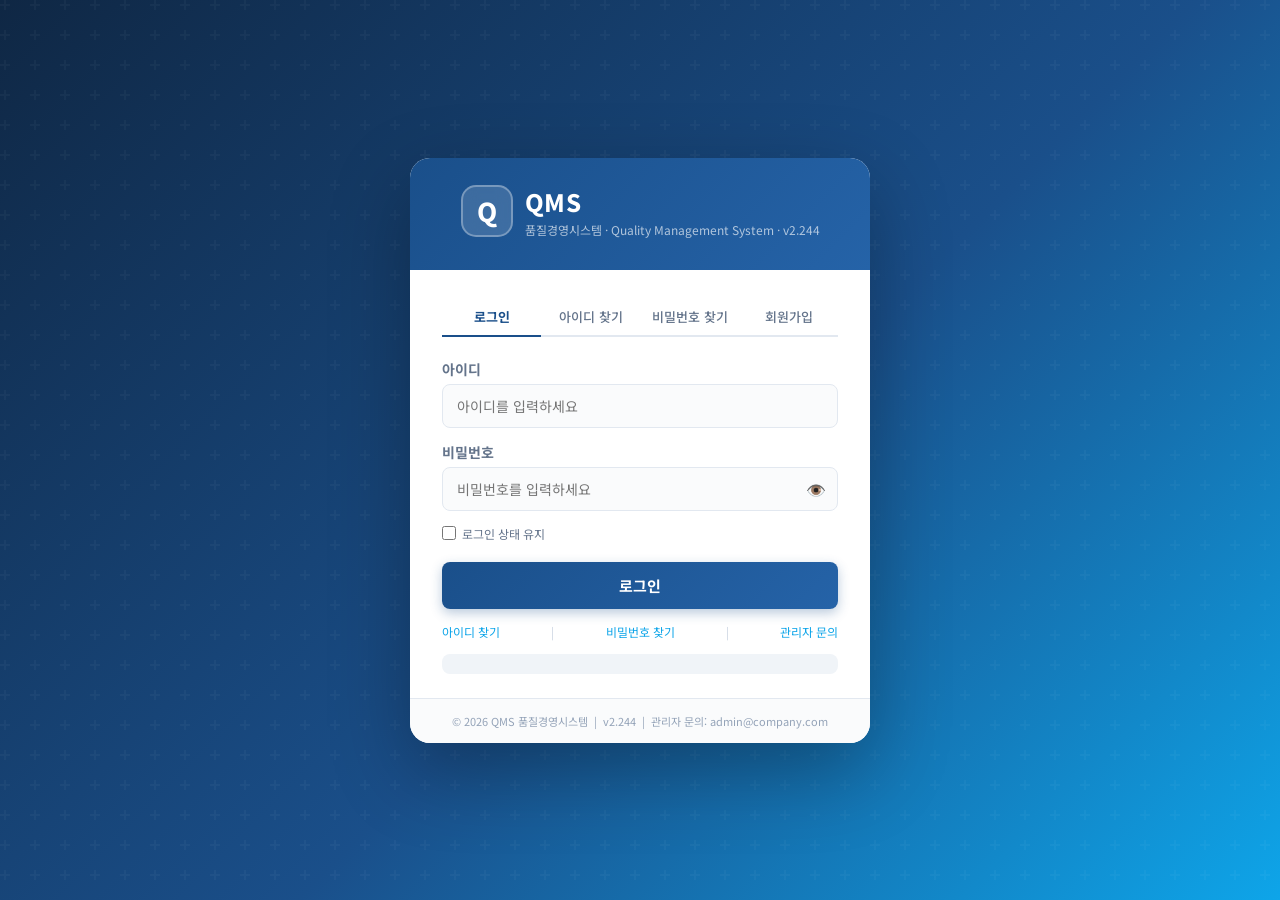
==== index.html @ a9198792 "v2.244 v2.244" ====
<!DOCTYPE html>
<!--
  ╔══════════════════════════════════════════════════════════╗
  ║  INNODIS QMS — 버전 히스토리                               ║
  ║  버전 규칙: X.YY  (기능추가/개선 → YY+1 / 버그수정 → YY+0) ║
  ╠══════════════════════════════════════════════════════════╣
  ║  v2.39  기준 — Q&A·문서관리 DMS·Magic Indicator 완료      ║
  ║  v2.40  2026-06-03  제조설비관리(EMS) M1~M8 골격 구현      ║
  ║  v2.110  2026-06-03  버전규칙 변경(*.**) / 홈카드 2×5       ║
║  v2.111  2026-06-16  계측기 F3/목록/엑셀 신규컬럼 반영      ║
║  v2.112  2026-06-16  F3버튼 수정 / init중복제거 / 버전표기  ║
  ╚══════════════════════════════════════════════════════════╝
-->
<html lang="ko">
<head>
<meta charset="UTF-8">
<meta name="viewport" content="width=device-width, initial-scale=1.0">
<title>QMS - 품질경영시스템 v2.244</title>
<link href="https://fonts.googleapis.com/css2?family=Noto+Sans+KR:wght@300;400;500;600;700&family=JetBrains+Mono:wght@400;500&display=swap" rel="stylesheet">
<script src="https://cdnjs.cloudflare.com/ajax/libs/xlsx/0.18.5/xlsx.full.min.js"></script>
<!-- [v2.110] QR 코드 생성 — 마이머신카드 출력용 -->
<script src="https://cdnjs.cloudflare.com/ajax/libs/qrcodejs/1.0.0/qrcode.min.js"></script>
<link rel="stylesheet" href="qms-style.css?v=2.244">
<!-- Supabase JS SDK CDN -->
<script src="https://cdn.jsdelivr.net/npm/@supabase/supabase-js@2"></script>
</head>
<body>

<!-- ══ Search 팝업 (F3) ══ -->
<div id="spOverlay" class="sp-overlay hidden" onclick="if(event.target===this)SearchPop.close()">
  <div class="sp-box">
    <div class="sp-head">
      <h3>🔎 <span id="spTitle">통합 검색</span></h3>
      <button class="sp-close" onclick="SearchPop.close()">✕</button>
    </div>
    <div class="sp-cond" id="spCond">
      <!-- 동적으로 검색 조건 삽입 -->
    </div>
    <div class="sp-result" id="spResult">
      <div class="sp-empty"><div class="sp-empty-icon">🔍</div><div>검색 조건을 입력 후 Search를 클릭하세요.</div></div>
    </div>
    <div class="sp-foot">
      <div class="sp-foot-info" id="spInfo">검색 결과가 여기에 표시됩니다.</div>
      <div style="display:flex;gap:7px">
        <button class="btn bout bsm" onclick="SearchPop.reset()">초기화</button>
        <button class="btn bpri bsm" onclick="SearchPop.search()">Search <span class="kbd">F3</span></button>
      </div>
    </div>
  </div>
</div>

<!-- ══ 공지 오버레이 (로그인 성공 후) ══ -->
<div id="npOverlay" class="np-overlay hidden">
  <div class="np">
    <div class="np-head">
      <span style="font-size:20px">📢</span>
      <h3>공지사항 확인</h3>
      <span style="color:rgba(255,255,255,.7);font-size:12px" id="npCount"></span>
    </div>
    <div class="np-body" id="npBody"></div>
    <div class="np-foot">
      <!-- [v2.394] 멘션함 바로가기 -->
      <button class="btn bpri bsm" onclick="Auth.enterApp();Nav.go('mentions')" style="min-width:90px;position:relative">
        💬 멘션함
        <span id="mentionTopBadge" class="mention-badge" style="display:none;position:absolute;top:-4px;right:-4px;background:#dc2626;color:#fff;font-size:10px;font-weight:700;border-radius:999px;padding:1px 6px;min-width:18px;text-align:center"></span>
      </button>
      <button class="btn bout bsm" onclick="Auth.enterApp()" style="min-width:90px">다음에 보기</button>
      <button class="btn bpri bsm" onclick="Auth.enterApp()" style="min-width:100px">✓ 확인 후 입장</button>
    </div>
  </div>
</div>

<!-- ══ 로그인 ══ -->
<div id="loginOv" class="lo">
  <div class="lo-card">
    <!-- 카드 상단: 로고+시스템명 (그라디언트 배경) -->
    <div class="lo-card-top">
      <img id="loImg" class="lo-img" style="display:none" src="" alt="로고">
      <div class="lo-def-wrap" id="loDef">
        <div class="lo-mark">Q</div>
        <div>
          <div class="lo-sys-name">QMS</div>
          <div class="lo-sys-sub">품질경영시스템 · Quality Management System · v2.244</div>
        </div>
      </div>
    </div>

    <!-- 카드 바디: 탭 + 폼 -->
    <div class="lo-card-body">
      <!-- 탭: 로그인 / 아이디 찾기 / 비밀번호 찾기 / 회원가입 -->
      <div class="lo-tabs">
        <div class="lo-tab on" onclick="Auth.switchTab('login',this)">로그인</div>
        <div class="lo-tab" onclick="Auth.switchTab('findId',this)">아이디 찾기</div>
        <div class="lo-tab" onclick="Auth.switchTab('findPw',this)">비밀번호 찾기</div>
        <div class="lo-tab" onclick="Auth.switchTab('signup',this)">회원가입</div>
      </div>

      <!-- ① 로그인 패널 -->
      <div id="tabLogin" class="lo-panel on">
        <div class="lfg">
          <label>아이디</label>
          <input type="text" id="lid" autocomplete="off" placeholder="아이디를 입력하세요"
            onkeydown="if(event.key==='Enter')document.getElementById('lpw').focus()">
          <div class="lo-errmsg" id="errId"></div>
        </div>
        <div class="lfg">
          <label>비밀번호</label>
          <div class="lo-input-wrap">
            <input type="password" id="lpw" onkeyup="const w=document.getElementById('capsWarn');if(w)w.style.display=event.getModifierState&&event.getModifierState('CapsLock')?'inline':'none'" placeholder="비밀번호를 입력하세요"
              onkeydown="if(event.key==='Enter')Auth.login()">
            <span class="pw-toggle" onclick="Auth.togglePw()" id="pwToggle">👁️</span>
          </div>
          <div class="lo-errmsg" id="errPw"></div>
        </div>
        <div style="display:flex;align-items:center;margin-bottom:16px">
          <label style="display:flex;align-items:center;gap:6px;font-size:12px;color:var(--tm);cursor:pointer">
            <input type="checkbox" id="rememberMe" style="width:14px;height:14px"> 로그인 상태 유지
          </label>
          <!-- [v2.394] Caps Lock 경고 -->
          <span id="capsWarn" style="display:none;font-size:11px;font-weight:600;color:#dc2626;margin-left:auto">🔒 Caps Lock 켜짐</span>
        </div>
        <button class="lo-btn" onclick="Auth.login()">로그인</button>
        <div class="lo-links" style="margin-top:14px">
          <span class="lo-link" onclick="Auth.switchTab('findId',document.querySelectorAll('.lo-tab')[1])">아이디 찾기</span>
          <span style="color:var(--bd2)">|</span>
          <span class="lo-link" onclick="Auth.switchTab('findPw',document.querySelectorAll('.lo-tab')[2])">비밀번호 찾기</span>
          <span style="color:var(--bd2)">|</span>
          <span class="lo-link" onclick="Auth.contactAdmin()">관리자 문의</span>
        </div>
        <div class="lo-hint">
          
        </div>
      </div>

      <!-- ② 아이디 찾기 패널 -->
      <div id="tabFindId" class="lo-panel">
        <div style="text-align:center;margin-bottom:18px">
          <div style="font-size:36px;margin-bottom:8px">🔍</div>
          <div style="font-size:15px;font-weight:700;color:var(--tx);margin-bottom:4px">아이디 찾기</div>
          <div style="font-size:12px;color:var(--tm)">이름과 이메일로 아이디를 확인합니다.</div>
        </div>
        <div class="lfg"><label>이름</label><input type="text" id="findIdName" placeholder="이름을 입력하세요"></div>
        <div class="lfg"><label>이메일</label><input type="email" id="findIdEmail" placeholder="가입 시 등록한 이메일"></div>
        <button class="lo-btn" onclick="Auth.findId()">아이디 찾기</button>
        <div id="findIdResult" style="display:none;margin-top:14px;padding:14px;background:#f0fdf4;border:1px solid #86efac;border-radius:var(--r);font-size:13px;text-align:center">
          <div style="color:var(--ok);font-weight:700;margin-bottom:5px">✅ 아이디 찾기 결과</div>
          <div>아이디는 <strong id="foundId" style="color:var(--pri);font-size:16px"></strong> 입니다.</div>
        </div>
        <div id="findIdError" style="display:none;margin-top:14px;padding:14px;background:#fef2f2;border:1px solid #fca5a5;border-radius:var(--r);font-size:13px;text-align:center;color:#dc2626">
          일치하는 계정을 찾을 수 없습니다.<br><span style="font-size:11px;color:#999">이름과 이메일을 다시 확인해주세요.</span>
        </div>
        <div style="text-align:center;margin-top:16px">
          <span class="lo-link" onclick="Auth.switchTab('login',document.querySelectorAll('.lo-tab')[0])">← 로그인으로 돌아가기</span>
        </div>
      </div>

      <!-- ③ 비밀번호 찾기 패널 -->
      <div id="tabFindPw" class="lo-panel">
        <div style="text-align:center;margin-bottom:18px">
          <div style="font-size:36px;margin-bottom:8px">🔑</div>
          <div style="font-size:15px;font-weight:700;color:var(--tx);margin-bottom:4px">비밀번호 찾기</div>
          <div style="font-size:12px;color:var(--tm)">아이디와 이메일로 임시 비밀번호를 발급받습니다.</div>
        </div>
        <div id="fpStep1">
          <div class="lfg"><label>아이디</label><input type="text" id="fpId" placeholder="아이디를 입력하세요"></div>
          <div class="lfg"><label>이메일</label><input type="email" id="fpEmail" placeholder="가입 시 등록한 이메일"></div>
          <button class="lo-btn" onclick="Auth.findPwStep1()">인증 코드 발송</button>
        </div>
        <div id="fpStep2" style="display:none">
          <div style="padding:16px;background:#fef3c7;border:1px solid #f59e0b;border-radius:var(--r);font-size:13px;margin-bottom:14px">
            <div style="font-weight:700;color:#92400e;margin-bottom:8px">✅ 계정이 확인되었습니다.</div>
            <div style="color:#78350f;line-height:1.8">
              비밀번호 재설정은 <strong>시스템 관리자</strong>에게 문의하세요.<br>
              관리자가 임시 비밀번호를 발급해 드립니다.<br>
              <span style="font-size:11px;color:#a16207">📞 관리자 문의 → 아래 버튼을 클릭하세요</span>
            </div>
          </div>
          <button class="lo-btn lo-sec" onclick="Auth.findPwStep2()" style="width:100%">📞 관리자에게 문의하기</button>
          <div style="text-align:center;margin-top:10px">
            <span class="lo-link" style="font-size:12px" onclick="Auth.resetFindPw()">← 다시 입력</span>
          </div>
        </div>
        <div style="text-align:center;margin-top:14px">
          <span class="lo-link" onclick="Auth.switchTab('login',document.querySelectorAll('.lo-tab')[0])">← 로그인으로 돌아가기</span>
        </div>
      </div>
    </div>
      <!-- ④ 회원가입 패널 [v2.394 컴팩트 재구성] -->
      <div id="tabSignup" class="lo-panel">
        <div style="margin-bottom:10px">
          <div style="font-size:13px;font-weight:700;color:var(--tx);margin-bottom:2px">회원가입</div>
          <div style="font-size:11px;color:var(--tm)">가입 후 관리자 승인 시 로그인 가능합니다. <span style="color:#3b82f6">① 신청 → ② 승인 → ③ 로그인</span></div>
        </div>
        <div style="display:flex;flex-direction:column;gap:6px;margin-bottom:8px">
          <div style="display:grid;grid-template-columns:1fr 1fr;gap:8px">
            <div>
              <label style="font-size:10px;font-weight:600;color:var(--tm);margin-bottom:2px;display:block">아이디 <span style="color:#ef4444">*</span></label>
              <input class="fc" style="padding:6px 9px;font-size:12px" type="text" id="suId" placeholder="영문/숫자 4자 이상" autocomplete="off">
            </div>
            <div>
              <label style="font-size:10px;font-weight:600;color:var(--tm);margin-bottom:2px;display:block">이름 <span style="color:#ef4444">*</span></label>
              <input class="fc" style="padding:6px 9px;font-size:12px" type="text" id="suName" placeholder="실명">
            </div>
          </div>
          <div style="display:grid;grid-template-columns:1fr 1fr;gap:8px">
            <div>
              <label style="font-size:10px;font-weight:600;color:var(--tm);margin-bottom:2px;display:block">비밀번호 <span style="color:#ef4444">*</span></label>
              <input class="fc" style="padding:6px 9px;font-size:12px" type="password" id="suPw" placeholder="8자 이상">
            </div>
            <div>
              <label style="font-size:10px;font-weight:600;color:var(--tm);margin-bottom:2px;display:block">비밀번호 확인 <span style="color:#ef4444">*</span></label>
              <input class="fc" style="padding:6px 9px;font-size:12px" type="password" id="suPw2" placeholder="재입력">
            </div>
          </div>
          <div style="display:grid;grid-template-columns:1fr 1fr 1.5fr;gap:8px">
            <div>
              <label style="font-size:10px;font-weight:600;color:var(--tm);margin-bottom:2px;display:block">부서</label>
              <input class="fc" style="padding:6px 9px;font-size:12px" type="text" id="suDept" placeholder="품질팀">
            </div>
            <div>
              <label style="font-size:10px;font-weight:600;color:var(--tm);margin-bottom:2px;display:block">연락처</label>
              <input class="fc" style="padding:6px 9px;font-size:12px" type="text" id="suTel" placeholder="010-0000-0000">
            </div>
            <div>
              <label style="font-size:10px;font-weight:600;color:var(--tm);margin-bottom:2px;display:block">E-MAIL</label>
              <input class="fc" style="padding:6px 9px;font-size:12px" type="email" id="suEmail" placeholder="example@company.com">
            </div>
          </div>
        </div>
        <div class="lo-errmsg" id="errSignup" style="margin-bottom:5px"></div>
        <button class="lo-btn" onclick="Auth.signup()" style="padding:9px;font-size:13px">가입 신청</button>
        <div style="text-align:center;margin-top:6px">
          <span class="lo-link" style="font-size:11px;color:var(--tm)" onclick="Auth.switchTab('login',document.querySelectorAll('.lo-tab')[0])">← 로그인으로 돌아가기</span>
        </div>
      </div>
    <div class="lo-footer">© 2026 QMS 품질경영시스템 &nbsp;|&nbsp; <span id="loginVer">v2.244</span> &nbsp;|&nbsp; 관리자 문의: <span id="adminContactEmail">admin@company.com</span></div>
  </div>
</div>

<!-- ══ 앱 ══ -->
<div id="app" class="app hidden">
  <aside class="sb" id="sb">
    <div class="sbh">
      <div class="sbb" onclick="Nav.go('home')">
        <img class="sb-logo-img" src="${App.logo||''}" id="sbLogoImg" style="${App.logo?'':'display:none'}" alt="INNODIS">
        <span class="sb-logo-def" id="sbLogoDef" style="${App.logo?'display:none':''}">QMS</span>
        <div><div class="bn" style="display:none"></div><div class="bv">v2.244</div></div>
      </div>
      <button class="sbt" onclick="UI.toggleSB()">☰</button>
    </div>
    <div class="uc">
      <div class="uav" id="uav">A</div>
      <div class="ui"><div class="un" id="uname">관리자</div><div class="ur" id="urole">시스템관리자</div></div>
    </div>
    <nav class="sbn">
      <div class="ns"><div class="nst">메인</div>
        <div class="ni active" data-p="home" onclick="Nav.go('home')"><span class="nii">🏠</span><span class="nt">홈 (메인화면)</span></div>
        <div class="ni" data-p="dash" onclick="Nav.go('dash')"><span class="nii">📊</span><span class="nt">대시보드</span></div>
      <div class="ni" data-p="mentions" onclick="Nav.go('mentions')"><span class="nii">💬</span><span class="nt">멘션함</span><span class="nb" id="mnb"></span></div>
        <div class="ni" data-p="qna" onclick="Nav.go('qna')"><span class="nii">❓</span><span class="nt">Q&A</span></div>
      </div>
      <div class="ns"><div class="nst">기준정보</div>
        <div class="ni" data-p="items" onclick="Nav.go('items')"><span class="nii">📦</span><span class="nt">품목 등록</span></div>
        <div class="ni" data-p="vendors" onclick="Nav.go('vendors')"><span class="nii">🏢</span><span class="nt">거래처 등록</span></div>
        <div class="ni" data-p="users" onclick="Nav.go('users')"><span class="nii">👥</span><span class="nt">사원관리</span></div>
      </div>
      <div class="ns"><div class="nst">품질관리</div>
        <div class="ni" data-p="quality_dash" onclick="Nav.go('quality_dash')"><span class="nii">📊</span><span class="nt">품질현황 대시보드</span></div>
        <div class="ni" data-p="insp_in" onclick="Nav.go('insp_in')"><span class="nii">🔍</span><span class="nt">수입검사</span></div>
        <div class="ni" data-p="insp_pr" onclick="Nav.go('insp_pr')"><span class="nii">⚙️</span><span class="nt">공정검사</span></div>
        <div class="ni" data-p="insp_pu" onclick="Nav.go('insp_pu')"><span class="nii">🛒</span><span class="nt">구매검사</span></div>
        <div class="ni" data-p="insp_ou" onclick="Nav.go('insp_ou')"><span class="nii">🏭</span><span class="nt">외주검사</span></div>
        <div class="ni" data-p="insp_fi" onclick="Nav.go('insp_fi')"><span class="nii">✅</span><span class="nt">최종검사</span></div>
        <div class="ni" data-p="nc" onclick="Nav.go('nc')"><span class="nii">⚠️</span><span class="nt">부적합 관리</span></div>
        <div class="ni" data-p="nc_8d" onclick="Nav.go('nc_8d')"><span class="nii">📝</span><span class="nt">8D Report</span></div>
        <div class="ni" data-p="nc_dispose" onclick="Nav.go('nc_dispose')"><span class="nii">♻️</span><span class="nt">반품/폐기 처리</span></div>
        <div class="ni" data-p="nc_trend" onclick="Nav.go('nc_trend')"><span class="nii">📉</span><span class="nt">불량 트렌드</span></div>
      </div>
      <div class="ns"><div class="nst">검사 고도화 (QA-B)</div>
        <div class="ni" data-p="insp_std" onclick="Nav.go('insp_std')"><span class="nii">📋</span><span class="nt">검사 기준서</span></div>
        <div class="ni" data-p="insp_cert" onclick="Nav.go('insp_cert')"><span class="nii">📜</span><span class="nt">검사 성적서</span></div>
        <div class="ni" data-p="lot_trace" onclick="Nav.go('lot_trace')"><span class="nii">🔗</span><span class="nt">LOT 추적성</span></div>
        <div class="ni" data-p="insp_hold" onclick="Nav.go('insp_hold')"><span class="nii">🚫</span><span class="nt">Hold 관리</span></div>
        <div class="ni" data-p="insp_reinsp" onclick="Nav.go('insp_reinsp')"><span class="nii">🔄</span><span class="nt">재검사 관리</span></div>
      </div>
      <div class="ns"><div class="nst">공급업체 품질 (SQM-E)</div>
        <div class="ni" data-p="sqm_plan" onclick="Nav.go('sqm_plan')"><span class="nii">📅</span><span class="nt">심사계획관리</span></div>
        <div class="ni" data-p="sqm_audit" onclick="Nav.go('sqm_audit')"><span class="nii">🔎</span><span class="nt">업체 심사</span></div>
        <div class="ni" data-p="sqm_eval" onclick="Nav.go('sqm_eval')"><span class="nii">⭐</span><span class="nt">업체 평가</span></div>
        <div class="ni" data-p="sqm_delivery" onclick="Nav.go('sqm_delivery')"><span class="nii">🚚</span><span class="nt">납품이력</span></div>
        <div class="ni" data-p="sqm_dash" onclick="Nav.go('sqm_dash')"><span class="nii">📊</span><span class="nt">SQM 대시보드</span></div>
      </div>
      <div class="ns"><div class="nst">SPC 통계관리 (C)</div>
        <div class="ni" data-p="spc_items" onclick="Nav.go('spc_items')"><span class="nii">📋</span><span class="nt">관리 항목</span></div>
        <div class="ni" data-p="spc_chart" onclick="Nav.go('spc_chart')"><span class="nii">📈</span><span class="nt">관리도</span></div>
        <div class="ni" data-p="spc_cpk" onclick="Nav.go('spc_cpk')"><span class="nii">🎯</span><span class="nt">공정능력 (Cp/Cpk)</span></div>
        <div class="ni" data-p="spc_pareto" onclick="Nav.go('spc_pareto')"><span class="nii">📊</span><span class="nt">파레토 분석</span></div>
      </div>
      <div class="ns"><div class="nst">계측기관리(MSA)</div>
        <div class="ni" data-p="equip" onclick="Nav.go('equip')"><span class="nii">🔬</span><span class="nt">계측기 등록</span></div>
        <div class="ni" data-p="cal" onclick="Nav.go('cal')"><span class="nii">📐</span><span class="nt">교정 관리</span></div>
        <div class="ni" data-p="msa" onclick="Nav.go('msa')"><span class="nii">📈</span><span class="nt">MSA 분석</span></div>
      </div>
      <!-- [v2.110] 제조설비관리 (EMS) -->
      <div class="ns" id="ns-eq" style="display:none">
        <div class="nst">제조설비관리</div>
        <div class="ni" data-p="eq_mgmt"         onclick="Nav.go('eq_mgmt')"><span class="nii">🏭</span><span class="nt">설비 등록 관리</span></div>
        <div class="ni" data-p="eq_pm"           onclick="Nav.go('eq_pm')"><span class="nii">📋</span><span class="nt">예방정비(PM)</span></div>
        <div class="ni" data-p="eq_as"           onclick="Nav.go('eq_as')"><span class="nii">🔧</span><span class="nt">고장/AS 관리</span></div>
        <div class="ni" data-p="eq_cost"         onclick="Nav.go('eq_cost')"><span class="nii">💰</span><span class="nt">유지보수 비용</span></div>
        <div class="ni" data-p="eq_manual"       onclick="Nav.go('eq_manual')"><span class="nii">📖</span><span class="nt">설비 매뉴얼</span></div>
        <div class="ni" data-p="eq_machine_card" onclick="Nav.go('eq_machine_card')"><span class="nii">🪪</span><span class="nt">마이머신카드</span></div>
        <div class="ni" data-p="eq_dashboard"    onclick="Nav.go('eq_dashboard')"><span class="nii">📊</span><span class="nt">OEE/KPI 대시보드</span></div>
        <div class="ni" data-p="eq_dept"         onclick="Nav.go('eq_dept')"><span class="nii">🗂️</span><span class="nt">부서별 보유현황</span></div>
      </div>
      <div class="ns"><div class="nst">문서관리</div>
        <div class="ni" data-p="docs" onclick="Nav.go('docs')"><span class="nii">📄</span><span class="nt">문서 목록</span></div>
        <div class="ni" data-p="doc_approval" onclick="Nav.go('doc_approval')"><span class="nii">✍️</span><span class="nt">결재함 <span id="ni_approval_badge" style="display:none;background:#ef4444;color:#fff;font-size:10px;font-weight:700;padding:1px 5px;border-radius:999px;margin-left:4px">0</span></span></div>
        <div class="ni" data-p="doc_history_home" onclick="Nav.go('doc_history_home')"><span class="nii">🕐</span><span class="nt">개정 이력</span></div>
        <div class="ni" data-p="doc_search" onclick="Nav.go('doc_search')"><span class="nii">🔍</span><span class="nt">지식 검색</span></div>
        <div class="ni" data-p="doc_recommend" onclick="Nav.go('doc_recommend')"><span class="nii">💡</span><span class="nt">연관 문서</span></div>
        <div class="ni" data-p="doc_dashboard" onclick="Nav.go('doc_dashboard')"><span class="nii">📊</span><span class="nt">현황 대시보드</span></div>
        <div class="ni" data-p="doc_distribution" onclick="Nav.go('doc_distribution')"><span class="nii">📤</span><span class="nt">배포 관리</span></div>
        <div class="ni" data-p="doc_review_cycle" onclick="Nav.go('doc_review_cycle')"><span class="nii">🔔</span><span class="nt">검토 주기</span></div>
        <div class="ni" data-p="rec" onclick="Nav.go('rec')"><span class="nii">📋</span><span class="nt">기록 관리</span></div>
      </div>
      <div class="ns"><div class="nst">개선활동</div>
        <div class="ni" data-p="car_input" onclick="Nav.go('car_input')"><span class="nii">✍️</span><span class="nt">시정조치 입력</span></div>
        <div class="ni" data-p="car" onclick="Nav.go('car')"><span class="nii">🔍</span><span class="nt">시정조치 조회</span></div>
        <div class="ni" data-p="car_status" onclick="Nav.go('car_status')"><span class="nii">📊</span><span class="nt">시정조치 현황</span></div>
        <div class="ni" data-p="audit" onclick="Nav.go('audit')"><span class="nii">🔎</span><span class="nt">내부심사</span></div>
      </div>
      <div class="ns"><div class="nst">시스템</div>
        
        <!-- [v2.394] 설정 메뉴: 관리자만 표시 -->
        <div class="ni" data-p="settings" onclick="Nav.go('settings')"
          style="display:none" id="ni_settings">
          <span class="nii">⚙️</span><span class="nt">설정</span></div>
      </div>
    </nav>
    <div class="sbf">
      <!-- [v2.394] 1-B: 로그아웃 버튼 → 우측 상단으로 이동 -->
    </div>
  </aside>

  <div class="main">
    <!-- 상단 모듈 메뉴바 -->
    <div class="topbar">
      <div class="tb-modules" id="tbModules"><div class="tb-indicator" id="tbIndicator"></div>
        <div class="tb-mod on" data-mod="기준정보" onclick="TopNav.select(this,'기준정보')">기준정보</div>
        <div class="tb-mod" data-mod="품질관리" onclick="TopNav.select(this,'품질관리')">품질관리</div>
        <div class="tb-mod" data-mod="검사 고도화" onclick="TopNav.select(this,'검사 고도화')">검사 고도화</div>
        <div class="tb-mod" data-mod="공급업체 품질" onclick="TopNav.select(this,'공급업체 품질')">공급업체 품질</div>
        <div class="tb-mod" data-mod="계측기관리" onclick="TopNav.select(this,'계측기관리')">계측기관리</div>
        <div class="tb-mod" data-mod="제조설비관리" onclick="TopNav.select(this,'제조설비관리')">제조설비관리</div>
        <div class="tb-mod" data-mod="SPC 통계관리" onclick="TopNav.select(this,'SPC 통계관리')">SPC 통계관리</div>
        <div class="tb-mod" data-mod="개선활동" onclick="TopNav.select(this,'개선활동')">개선활동</div>
        <div class="tb-mod" data-mod="문서관리" onclick="TopNav.select(this,'문서관리')">문서관리</div>
        <!-- [v2.394] 멘션함 상단 메뉴 추가 -->
        <!-- [v2.394] 시스템 탭 추가 -->
        <div class="tb-mod" data-mod="시스템" onclick="TopNav.select(this,'시스템')">시스템</div>
        <div class="tb-mod tb-mod-mention" data-mod="멘션함" onclick="TopNav.selectMention()" id="tbMentionBtn" style="position:relative">💬 멘션함<span id="tbMentionBadge" style="display:none;position:absolute;top:-4px;right:-4px;background:#ef4444;color:#fff;border-radius:50%;width:16px;height:16px;font-size:9px;display:flex;align-items:center;justify-content:center"></span></div>
      </div>
      <div class="tb-right">
        <!-- [v2.110] Q&A 버튼: tbd 왼쪽 배치 / 이름 Q&A -->
        <button class="qna-topbar-btn" id="qnaBtn" onclick="Nav.go('qna')" title="Q&A / 매뉴얼 / 팁">Q&amp;A</button>
        <div class="tbd" id="tbd"></div>
        <button class="ib" onclick="UI.toggleMpop()" title="멘션">🔔<span class="bdot" id="bdot"></span></button>
        <!-- [v2.394] 2-B: 이름 클릭 → 개인정보 팝업 -->
        <div class="tbu" id="tbuser"
          onclick="Pages._profileEdit()"
          title="클릭하여 개인정보 수정"
          style="cursor:pointer"
          onmouseover="this.style.textDecoration='underline'"
          onmouseout="this.style.textDecoration='none'">관리자</div>
        <!-- [v2.394] 1-B: 이름 옆 로그아웃 버튼 -->
        <button class="tb-logout-btn" onclick="Auth.logout()" title="로그아웃">
          <span>🚪</span><span>로그아웃</span>
        </button>
      </div>
    </div>
    <!-- 서브탭 (모듈별 세부메뉴) -->
    <div class="tb-subtabs" id="tbSubtabs"></div>
    <div class="pw" id="pw"><div style="padding:80px 0;text-align:center;color:#94a3b8;font-size:14px">⏳ 데이터 불러오는 중...</div></div>
  </div>
</div>

<!-- 멘션 팝업 -->
<div id="mpop" class="mpop hidden">
  <!-- [v2.394] 동적 멘션 팝업 — 실제 DB.mentions 렌더 -->
  <div class="mph">
    <span>🔔 멘션 알림</span>
    <button onclick="document.getElementById('mpop').classList.add('hidden')" style="color:var(--tm);font-size:15px">✕</button>
  </div>
  <div id="mpopList"><div style="text-align:center;padding:16px;color:var(--tm);font-size:12px">로딩 중...</div></div>
  <div class="mpfoot" style="padding:8px;border-top:1px solid var(--bd);display:flex;gap:6px">
    <button class="btn bpri bsm" style="flex:1" onclick="document.getElementById('mpop').classList.add('hidden');Nav.go('mentions')">💬 멘션함 전체보기</button>
    <button class="btn bsm bout" onclick="UI.markAllRead()">✅ 모두 읽음</button>
  </div>
</div>

  

<!-- [v2.176] QMS AI 어시스턴트 — 전체화면 채팅 패널 -->
<div id="aiChatOverlay" style="display:none;position:fixed;top:0;left:0;width:100vw;height:100vh;
  z-index:9000;background:rgba(15,23,42,0.55);backdrop-filter:blur(2px)">
</div>
<div id="aiChatPanel" style="display:none;position:fixed;
  width:380px;height:580px;
  z-index:9001;background:var(--card,#fff);
  border-radius:16px;box-shadow:0 8px 32px rgba(0,0,0,0.18);
  flex-direction:column;overflow:hidden"e;flex-direction:column">

  <!-- 헤더 — id=aiChatHeader 드래그 핸들 -->
  <div id="aiChatHeader" style="display:flex;align-items:center;justify-content:space-between;
    padding:12px 16px;border-bottom:1px solid var(--brd,#e2e8f0);
    background:linear-gradient(135deg,#fbbf24,#f59e0b);flex-shrink:0;
    border-radius:16px 16px 0 0;user-select:none">
    <div style="display:flex;align-items:center;gap:10px">
      <span style="font-size:22px">🤖</span>
      <div>
        <div style="font-size:14px;font-weight:800;color:#1f2937">QMS AI 어시스턴트</div>
        <div id="aiChatCtxLabel" style="font-size:11px;color:#44403c">홈 · 데이터 참조 준비</div>
      </div>
    </div>
    <div style="display:flex;gap:6px">
      <button onclick="QmsChat.clear()" title="대화 초기화"
        style="background:rgba(255,255,255,0.3);border:none;border-radius:6px;
        padding:4px 8px;font-size:13px;cursor:pointer;color:#1f2937">🗑️</button>
      <button onclick="QmsChat.close()" title="닫기"
        style="background:rgba(255,255,255,0.3);border:none;border-radius:6px;
        padding:4px 10px;font-size:15px;cursor:pointer;color:#1f2937">✕</button>
    </div>
  </div>

  <!-- 빠른 질문 버튼 -->
  <div id="aiQuickBtns" style="padding:10px 14px;border-bottom:1px solid var(--brd,#e2e8f0);
    display:flex;gap:6px;flex-wrap:wrap;flex-shrink:0">
    <button class="ai-quick-btn" onclick="QmsChat.quick('오늘 해야 할 일을 요약해줘')">📅 오늘 할 일</button>
    <button class="ai-quick-btn" onclick="QmsChat.quick('미결 부적합을 요약해줘')">⚠️ 미결 부적합</button>
    <button class="ai-quick-btn" onclick="QmsChat.quick('이번 달 품질 현황을 분석해줘')">📊 품질 현황</button>
    <button class="ai-quick-btn" onclick="QmsChat.quick('위험 신호가 있으면 알려줘')">🚨 위험 신호</button>
    <button class="ai-quick-btn" onclick="QmsChat.quick('교정 만료된 계측기가 있어?')">🔬 교정 만료</button>
  </div>

  <!-- 대화 영역 -->
  <div id="aiChatMessages" style="flex:1;overflow-y:auto;padding:14px;
    display:flex;flex-direction:column;gap:12px">
    <div class="ai-chat-msg ai-msg-ai">
      안녕하세요! 👋<br>저는 <b>INNODIS QMS AI 어시스턴트</b>입니다.<br><br>
      품질 데이터를 분석하거나, 개선 방향을 제안하거나, 궁금한 사항을 물어보세요.
      위의 빠른 질문 버튼을 활용하시면 더 편리합니다.
    </div>
  </div>

  <!-- 현재 컨텍스트 표시 + 입력창 -->
  <div style="flex-shrink:0;border-top:1px solid var(--brd,#e2e8f0)">
    <div id="aiChatCtxBar" style="padding:6px 14px;font-size:11px;
      color:var(--muted,#94a3b8);background:var(--bg2,#f8fafc);
      border-bottom:1px solid var(--brd,#e2e8f0)">
      📍 현재 페이지 데이터를 자동으로 참조합니다
    </div>
    <div style="display:flex;gap:8px;padding:12px 14px;align-items:flex-end">
      <textarea id="aiChatInput" placeholder="질문을 입력하세요..."
        style="flex:1;border:1px solid var(--brd,#e2e8f0);border-radius:10px;
        padding:10px 12px;font-size:13px;resize:none;height:44px;max-height:120px;
        font-family:inherit;background:var(--card,#fff);color:var(--text,#1e293b);
        outline:none;line-height:1.5"
        onkeydown="if(event.key==='Enter'&&!event.shiftKey){event.preventDefault();QmsChat.send();}"
        oninput="this.style.height='44px';this.style.height=Math.min(this.scrollHeight,120)+'px'">
      </textarea>
      <button id="aiChatSendBtn" onclick="QmsChat.send()"
        style="background:#fbbf24;border:none;border-radius:10px;
        width:44px;height:44px;font-size:18px;cursor:pointer;
        flex-shrink:0;display:flex;align-items:center;justify-content:center;
        color:#1f2937;font-weight:700;transition:opacity .2s">▶</button>
    </div>
  </div>
</div>

<!-- 전역 모달 -->
<div id="gmo" class="mo hidden" onclick="if(event.target===this)Modal.close()">
  <div class="mb mlg" id="gmoBox">
    <div class="mhd"><h3 id="mTitle">-</h3><button class="mcl" onclick="Modal.close()">✕</button></div>
    <div class="mbd" id="mBody"></div>
    <div class="mft" id="mFoot"></div>
  </div>
</div>
<div id="tcont" class="toast-cont"></div>


<!-- QMS 분리 파일 로드 순서: db → core → pages → excel → init -->
<script src="qms-db.js?v=2.244"></script>
<script src="qms-core.js?v=2.244"></script>
<script src="qms-pages.js?v=2.244"></script>
<script src="qms-excel.js?v=2.244"></script>
  <script>/* Cfg 전역 보장 */if(typeof window.Cfg==='undefined'&&typeof Cfg!=='undefined')window.Cfg=Cfg;if(typeof window.ExcelMgr==='undefined'&&typeof ExcelMgr!=='undefined')window.ExcelMgr=ExcelMgr;</script>
<script src="qms-init.js?v=2.244"></script>
<!-- [v2.204] 플로팅 AI 버튼 — Q 텍스트, 200%, 투명배경, 드래그 이동 -->
<button id="aiChatFloatBtn"
  onclick="if(window.QmsChat)QmsChat.open();else Toast&&Toast.show('잠시 후 다시 시도하세요.','warn')"
  style="position:fixed;bottom:24px;right:24px;z-index:8999;
  width:104px;height:104px;border-radius:50%;border:none;
  background:rgba(251,191,36,0.08);
  box-shadow:0 2px 12px rgba(0,0,0,0.10);
  font-size:52px;font-weight:900;color:#f59e0b;
  cursor:grab;transition:box-shadow .2s,background .2s;
  display:flex;align-items:center;justify-content:center;
  user-select:none;letter-spacing:-2px;font-family:'맑은 고딕',sans-serif"
  title="QMS AI 어시스턴트 (드래그로 이동 가능)"
  onmouseover="this.style.background='rgba(251,191,36,0.18)';this.style.boxShadow='0 4px 20px rgba(245,158,11,0.3)'"
  onmouseout="this.style.background='rgba(251,191,36,0.08)';this.style.boxShadow='0 2px 12px rgba(0,0,0,0.10)'">Q</button>
<script>
/* [v2.204] 플로팅 버튼 드래그 이동 — left/top 기준 */
(function(){
  var btn=document.getElementById('aiChatFloatBtn');
  if(!btn) return;
  var dragging=false, startX=0, startY=0, startL=0, startT=0, moved=false;
  btn.addEventListener('mousedown',function(e){
    if(e.button!==0) return;
    dragging=true; moved=false;
    var r=btn.getBoundingClientRect();
    startX=e.clientX; startY=e.clientY;
    startL=r.left; startT=r.top;
    btn.style.right='auto'; btn.style.bottom='auto';
    btn.style.left=startL+'px'; btn.style.top=startT+'px';
    btn.style.cursor='grabbing';
    e.preventDefault();
  });
  document.addEventListener('mousemove',function(e){
    if(!dragging) return;
    var dx=e.clientX-startX, dy=e.clientY-startY;
    if(Math.abs(dx)>3||Math.abs(dy)>3) moved=true;
    var nx=Math.max(0,Math.min(window.innerWidth-104,startL+dx));
    var ny=Math.max(0,Math.min(window.innerHeight-104,startT+dy));
    btn.style.left=nx+'px'; btn.style.top=ny+'px';
  });
  document.addEventListener('mouseup',function(e){
    if(!dragging) return;
    dragging=false;
    btn.style.cursor='grab';
    if(moved) e.stopImmediatePropagation();
  });
  /* 드래그 중 click 억제 */
  btn.addEventListener('click',function(e){
    if(moved){moved=false;e.stopImmediatePropagation();e.preventDefault();}
  },true);
  /* 터치 지원 */
  btn.addEventListener('touchstart',function(e){
    var t=e.touches[0];
    var r=btn.getBoundingClientRect();
    dragging=true; moved=false;
    startX=t.clientX; startY=t.clientY;
    startL=r.left; startT=r.top;
    btn.style.right='auto'; btn.style.bottom='auto';
    btn.style.left=startL+'px'; btn.style.top=startT+'px';
  },{passive:true});
  document.addEventListener('touchmove',function(e){
    if(!dragging) return;
    var t=e.touches[0];
    var dx=t.clientX-startX, dy=t.clientY-startY;
    if(Math.abs(dx)>3||Math.abs(dy)>3) moved=true;
    var nx=Math.max(0,Math.min(window.innerWidth-104,startL+dx));
    var ny=Math.max(0,Math.min(window.innerHeight-104,startT+dy));
    btn.style.left=nx+'px'; btn.style.top=ny+'px';
  },{passive:true});
  document.addEventListener('touchend',function(){
    dragging=false;
  });
})();
</script>



<script type="text/plain" id="ncCarPrintTpl">
<html xmlns:v="urn:schemas-microsoft-com:vml"
xmlns:o="urn:schemas-microsoft-com:office:office"
xmlns:x="urn:schemas-microsoft-com:office:excel"
xmlns="http://www.w3.org/TR/REC-html40">

<head>
<meta http-equiv=Content-Type content="text/html; charset=UTF-8">
<meta name=ProgId content=Excel.Sheet>
<meta name=Generator content="Microsoft Excel 15">
<link id=Main-File rel=Main-File href="../INDS-QP-018-01_시정조치%20요청서_Rev01.htm">
<link rel=File-List href=filelist.xml>

<style>
<!--table
	{mso-displayed-decimal-separator:"\.";
	mso-displayed-thousand-separator:"\,";}
@page
	{size:A4 landscape;
	margin:.55in .31in .16in .31in;
	mso-header-margin:0in;
	mso-footer-margin:0in;
	mso-page-orientation:landscape;}
ruby
	{ruby-align:left;}
rt
	{color:windowtext;
	font-size:8.0pt;
	font-weight:400;
	font-style:normal;
	text-decoration:none;
	font-family:"맑은 고딕", monospace;
	mso-font-charset:129;
	mso-char-type:none;
	display:none;}
-->
</style>


<style>
body{font-family:'맑은 고딕','Malgun Gothic','나눔고딕',sans-serif;font-size:9pt;background:#fff;margin:0}

@media print{.no-print{display:none!important}}
table{border-collapse:collapse;table-layout:fixed}
td{border:.5pt solid #000;padding:1px 3px;vertical-align:middle;font-size:7.5pt;word-break:break-all}
.xl66,.xl67,.xl68,.xl73,.xl74,.xl76,.xl77,.xl81,.xl82,.xl83,.xl87,.xl89,.xl94,.xl95,.xl111,.xl114,.xl116,.xl150,.xl151,.xl154,.xl156,.xl159,.xl161,.xl169,.xl171,.xl180,.xl195,.xl202,.xl204,.xl199,.xl198{background:#dce6f1;font-weight:bold;text-align:center}
.xl184,.xl195{background:#dce6f1;font-weight:bold;text-align:center;font-size:9pt}
.xl186{font-size:15pt;font-weight:bold;text-align:center;letter-spacing:3px;background:#fff}
.xl65,.xl69,.xl70,.xl72,.xl75,.xl78,.xl79,.xl80,.xl84,.xl85,.xl88,.xl90,.xl91{background:#fff}
.xl97,.xl98,.xl107,.xl109,.xl142,.xl163,.xl181,.xl197,.xl200,.xl207,.xl210,.xl216,.xl219{background:#fff}
.xl86{text-align:right}
.xl92{text-align:left;background:#fff}
.xl126,.xl127,.xl132{background:#e2efda;text-align:center;font-size:7.5pt;font-weight:bold}
.xl154{text-align:center;font-size:7.5pt}
.print-btn{position:fixed;bottom:16px;right:16px;padding:8px 18px;background:#1a56db;color:#fff;border:none;border-radius:6px;font-size:13px;cursor:pointer;z-index:999}
</style>
</head>

<body link="#0563C1" vlink="#954F72" class=xl65>

<table border=0 cellpadding=0 cellspacing=0 width=1263 style='border-collapse:
 collapse;table-layout:fixed;width:952pt'>
 <col class=xl65 width=57 span=15 style='width:43pt'>
 <col class=xl65 width=60 span=3 style='mso-width-source:userset;mso-width-alt:
 1920;width:45pt'>
 <col class=xl65 width=57 span=4 style='width:0pt;display:none;visibility:collapse'>
 <tr height=20 style='mso-height-source:userset;height:15.0pt'>
  <td colspan=4 height=20 class=xl184 width=228 style='border-right:.5pt solid black;
  height:15.0pt;width:172pt'>조치부서 결재</td>
  <td colspan=11 rowspan=3 class=xl186 width=627 style='border-right:1.0pt solid black;
  border-bottom:1.0pt solid black;width:473pt'>시정조치 요청서</td>
  <td colspan=3 class=xl195 width=180 style='border-right:1.0pt solid black;
  width:135pt'>발행부서 결재</td>
  <td class=xl65 width=57 style='width:43pt'></td>
  <td class=xl65 width=57 style='width:43pt'></td>
  <td class=xl65 width=57 style='width:43pt'></td>
  <td class=xl65 width=57 style='width:43pt'></td>
 </tr>
 <tr height=20 style='mso-height-source:userset;height:15.0pt'>
  <td height=20 class=xl66 style='height:15.0pt'>작성</td>
  <td class=xl67 style='border-left:none'>검토</td>
  <td class=xl67 style='border-left:none'>검토</td>
  <td class=xl67 style='border-left:none'>승인</td>
  <td class=xl67 style='border-top:none'>작성</td>
  <td class=xl67 style='border-top:none;border-left:none'>검토</td>
  <td class=xl68 style='border-top:none;border-left:none'>승인</td>
  <td class=xl65></td>
  <td class=xl65></td>
  <td class=xl65></td>
  <td class=xl65></td>
 </tr>
 <tr height=44 style='mso-height-source:userset;height:33.0pt'>
  <td id="ap_s1" height=44 class=xl69 style='height:33.0pt;border-top:none'>　</td>
  <td id="ap_s2" class=xl70 style='border-top:none;border-left:none'>　</td>
  <td id="ap_s3" class=xl70 style='border-top:none;border-left:none'>　</td>
  <td id="ap_s4" class=xl70 style='border-top:none;border-left:none'>　</td>
  <td id="ap_s5" class=xl70 style='border-top:none'>　</td>
  <td id="ap_s6" class=xl70 style='border-top:none;border-left:none'>　</td>
  <td id="ap_s7" class=xl72 style='border-top:none;border-left:none'>　</td>
  <td class=xl65></td>
  <td class=xl65></td>
  <td class=xl65></td>
  <td class=xl65></td>
 </tr>
 <tr class=xl75 height=20 style='mso-height-source:userset;height:15.0pt'>
  <td height=20 class=xl73 style='height:15.0pt;border-top:none'>등록번호</td>
  <td id="d_no" colspan=2 class=xl195 style='border-left:none'>　</td>
  <td class=xl74 style='border-top:none;border-left:none'>등록일자</td>
  <td id="d_date" colspan=2 class=xl197 style='border-left:none'>　</td>
  <td class=xl74 style='border-top:none;border-left:none'>발행부서</td>
  <td id="d_dept" colspan=2 class=xl195 style='border-left:none'>　</td>
  <td class=xl74 style='border-top:none;border-left:none'>고객사명</td>
  <td id="d_customer" colspan=4 class=xl195 style='border-left:none'>　</td>
  <td class=xl74 style='border-top:none;border-left:none'>품목코드</td>
  <td id="d_item_code" colspan=3 class=xl195 style='border-right:1.0pt solid black;border-left:
  none'>　</td>
  <td class=xl75></td>
  <td class=xl75></td>
  <td class=xl75></td>
  <td class=xl75></td>
 </tr>
 <tr class=xl75 height=20 style='mso-height-source:userset;height:15.0pt'>
  <td height=20 class=xl76 style='height:15.0pt;border-top:none'>품목명</td>
  <td id="d_item" colspan=4 class=xl67 style='border-left:none'>　</td>
  <td colspan=2 class=xl77 style='border-left:none'>작업지시번호</td>
  <td id="d_work_order" colspan=2 class=xl67 style='border-left:none'>　</td>
  <td class=xl77 style='border-top:none;border-left:none'>불량유형</td>
  <td id="d_type" class=xl78 style='border-top:none;border-left:none'>　</td>
  <td class=xl77 style='border-top:none'>불량현상</td>
  <td id="d_desc" colspan=2 class=xl78 style='border-right:.5pt solid black;border-left:
  none'>　</td>
  <td class=xl77 style='border-top:none;border-left:none'>DWG_LC</td>
  <td id="d_dwg" class=xl79 style='border-top:none'>　</td>
  <td class=xl77 style='border-top:none;border-left:none'>처리방법</td>
  <td id="d_method" class=xl68 style='border-top:none;border-left:none'>　</td>
  <td class=xl75></td>
  <td class=xl75></td>
  <td class=xl75></td>
  <td class=xl75></td>
 </tr>
 <tr class=xl75 height=20 style='mso-height-source:userset;height:15.0pt'>
  <td height=20 class=xl76 style='height:15.0pt;border-top:none'>납품수량</td>
  <td id="d_ship_qty" class=xl67 style='border-top:none;border-left:none'>　</td>
  <td class=xl77 style='border-top:none;border-left:none'>검사수량</td>
  <td id="d_insp_qty" class=xl67 style='border-top:none;border-left:none'>　</td>
  <td class=xl77 style='border-top:none;border-left:none'>불량수량</td>
  <td id="d_bad_qty" class=xl67 style='border-top:none;border-left:none'>　</td>
  <td class=xl77 style='border-top:none;border-left:none'>불량율</td>
  <td id="d_rate" class=xl80 style='border-top:none;border-left:none'>　</td>
  <td colspan=2 class=xl77 style='border-left:none'>부적합_비고</td>
  <td id="d_note" colspan=8 class=xl181 style='border-right:1.0pt solid black;border-left:
  none'>　</td>
  <td class=xl75></td>
  <td class=xl75></td>
  <td class=xl75></td>
  <td class=xl75></td>
 </tr>
 <tr height=20 style='mso-height-source:userset;height:15.0pt'>
  <td rowspan=2 height=40 class=xl161 style='border-bottom:1.0pt solid black;
  height:30.0pt;border-top:none'>상세내역</td>
  <td colspan=12 rowspan=2 class=xl163 width=684 style='border-right:.5pt solid black;
  border-bottom:1.0pt solid black;width:516pt'>　</td>
  <td rowspan=2 class=xl169 style='border-bottom:1.0pt solid black;border-top:
  none'>손실비용</td>
  <td class=xl81 style='border-top:none;border-left:none'>자재비</td>
  <td class=xl82 style='border-top:none;border-left:none'>가공비</td>
  <td class=xl82 style='border-top:none;border-left:none'>기타</td>
  <td class=xl83 style='border-top:none;border-left:none'>계</td>
  <td class=xl65></td>
  <td class=xl65></td>
  <td class=xl65></td>
  <td class=xl65></td>
 </tr>
 <tr height=20 style='mso-height-source:userset;height:15.0pt'>
  <td height=20 class=xl84 style='height:15.0pt;border-top:none;border-left:
  none'>　</td>
  <td class=xl85 style='border-top:none;border-left:none'>　</td>
  <td class=xl85 style='border-top:none;border-left:none'>　</td>
  <td class=xl86 align=right style='border-top:none;border-left:none'>0</td>
  <td class=xl65></td>
  <td class=xl65></td>
  <td class=xl65></td>
  <td class=xl65></td>
 </tr>
 <tr height=26 style='mso-height-source:userset;height:19.5pt'>
  <td colspan=7 height=26 class=xl171 style='border-right:1.0pt solid black;
  height:19.5pt'>현상 ( Photo / Sketch )</td>
  <td colspan=5 class=xl150 style='border-right:.5pt solid black;border-left:
  none'>시정조치, 원인분석 및 재발방지대책</td>
  <td class=xl87 style='border-top:none;border-left:none'>귀책처</td>
  <td id="d_responsible" class=xl88 style='border-top:none'>　</td>
  <td class=xl89 width=57 style='border-top:none;width:43pt'>C/Check</td>
  <td id="d_ccheck" class=xl90 style='border-top:none'>　</td>
  <td class=xl87 style='border-top:none;border-left:none'>작업자</td>
  <td id="d_assignee" class=xl91 style='border-top:none;border-left:none'>　</td>
  <td class=xl65></td>
  <td class=xl65></td>
  <td class=xl65></td>
  <td class=xl65></td>
 </tr>
 <tr height=26 style='mso-height-source:userset;height:19.5pt'>
  <td colspan=7 rowspan=18 height=366 class=xl142 style='border-right:1.0pt solid black;
  border-bottom:.5pt solid black;height:274.5pt'>　</td>
  <td colspan=2 class=xl150 style='border-right:.5pt solid black;border-left:
  none'>부적합 구분</td>
  <td id="d_inout" class=xl92 colspan=9 style='mso-ignore:colspan;border-right:1.0pt solid black'><span
  style='mso-spacerun:yes'>&nbsp;</span><font class="font9">□</font><font
  class="font6">사람 □설비 □자재 □방법 □기타(<span
  style='mso-spacerun:yes'>&nbsp;&nbsp;&nbsp;&nbsp;&nbsp;&nbsp;&nbsp;&nbsp;&nbsp;&nbsp;&nbsp;&nbsp;&nbsp;&nbsp;&nbsp;&nbsp;&nbsp;&nbsp;&nbsp;&nbsp;&nbsp;&nbsp;&nbsp;&nbsp;&nbsp;&nbsp;&nbsp;&nbsp;&nbsp;&nbsp;&nbsp;&nbsp;&nbsp;&nbsp;&nbsp;&nbsp;&nbsp;&nbsp;&nbsp;&nbsp;&nbsp;&nbsp;&nbsp;&nbsp;&nbsp;&nbsp;&nbsp;&nbsp;&nbsp;&nbsp;&nbsp;&nbsp;&nbsp;&nbsp;&nbsp;&nbsp;
  </span>)</font></td>
  <td class=xl65></td>
  <td class=xl65></td>
  <td class=xl65></td>
  <td class=xl65></td>
 </tr>
 <tr height=20 style='mso-height-source:userset;height:15.0pt'>
  <td rowspan=4 height=80 class=xl151 width=57 style='border-bottom:1.0pt solid black;
  height:60.0pt;border-top:none;width:43pt'>즉시<br>
    시정<br>
    조치<br>
    내용</td>
  <td id="d_action" colspan=10 rowspan=4 class=xl154 style='border-right:1.0pt solid black'>　</td>
  <td class=xl65></td>
  <td class=xl65></td>
  <td class=xl65></td>
  <td class=xl65></td>
 </tr>
 <tr height=20 style='mso-height-source:userset;height:15.0pt'>
  <td height=20 class=xl65 style='height:15.0pt'></td>
  <td class=xl65></td>
  <td class=xl65></td>
  <td class=xl65></td>
 </tr>
 <tr height=20 style='mso-height-source:userset;height:15.0pt'>
  <td height=20 class=xl65 style='height:15.0pt'></td>
  <td class=xl65></td>
  <td class=xl65></td>
  <td class=xl65></td>
 </tr>
 <tr height=20 style='mso-height-source:userset;height:15.0pt'>
  <td height=20 class=xl65 style='height:15.0pt'></td>
  <td class=xl65></td>
  <td class=xl65></td>
  <td class=xl65></td>
 </tr>
 <tr height=20 style='mso-height-source:userset;height:15.0pt'>
  <td height=20 class=xl94 width=57 style='height:15.0pt;border-top:none;
  border-left:none;width:43pt'>원인분석</td>
  <td colspan=5 class=xl156 style='border-right:1.0pt solid black'>발 생 원 인</td>
  <td colspan=5 class=xl156 style='border-right:1.0pt solid black;border-left:
  none'>유 출 원 인</td>
  <td class=xl65></td>
  <td class=xl65></td>
  <td class=xl65></td>
  <td class=xl65></td>
 </tr>
 <tr height=20 style='mso-height-source:userset;height:15.0pt'>
  <td rowspan=2 height=40 class=xl159 style='height:30.0pt;border-top:none'>1
  Why</td>
  <td id="d_why1_occur" colspan=5 rowspan=2 class=xl216 width=285 style='border-right:1.0pt solid black;
  width:215pt'>　</td>
  <td id="d_why1_out" colspan=5 rowspan=2 class=xl219 style='border-right:1.0pt solid black'>　</td>
  <td class=xl65></td>
  <td class=xl65></td>
  <td class=xl65></td>
  <td class=xl65></td>
 </tr>
 <tr height=20 style='mso-height-source:userset;height:15.0pt'>
  <td height=20 class=xl65 style='height:15.0pt'></td>
  <td class=xl65></td>
  <td class=xl65></td>
  <td class=xl65></td>
 </tr>
 <tr height=20 style='mso-height-source:userset;height:15.0pt'>
  <td rowspan=2 height=40 class=xl159 style='height:30.0pt;border-top:none'>2
  Why</td>
  <td id="d_why2_occur" colspan=5 rowspan=2 class=xl216 width=285 style='border-right:1.0pt solid black;
  width:215pt'>　</td>
  <td id="d_why2_out" colspan=5 rowspan=2 class=xl219 style='border-right:1.0pt solid black'>　</td>
  <td class=xl65></td>
  <td class=xl65></td>
  <td class=xl65></td>
  <td class=xl65></td>
 </tr>
 <tr height=20 style='mso-height-source:userset;height:15.0pt'>
  <td height=20 class=xl65 style='height:15.0pt'></td>
  <td class=xl65></td>
  <td class=xl65></td>
  <td class=xl65></td>
 </tr>
 <tr height=20 style='mso-height-source:userset;height:15.0pt'>
  <td rowspan=2 height=40 class=xl159 style='height:30.0pt;border-top:none'>3
  Why</td>
  <td id="d_why3_occur" colspan=5 rowspan=2 class=xl216 width=285 style='border-right:1.0pt solid black;
  width:215pt'>　</td>
  <td id="d_why3_out" colspan=5 rowspan=2 class=xl219 style='border-right:1.0pt solid black'>　</td>
  <td class=xl65></td>
  <td class=xl65></td>
  <td class=xl65></td>
  <td class=xl65></td>
 </tr>
 <tr height=20 style='mso-height-source:userset;height:15.0pt'>
  <td height=20 class=xl65 style='height:15.0pt'></td>
  <td class=xl65></td>
  <td class=xl65></td>
  <td class=xl75></td>
 </tr>
 <tr height=20 style='mso-height-source:userset;height:15.0pt'>
  <td rowspan=5 height=100 class=xl180 width=57 style='height:75.0pt;
  border-top:none;width:43pt'>참원인<br>
    (결론)</td>
  <td id="d_cause" colspan=5 rowspan=5 class=xl216 width=285 style='border-right:1.0pt solid black;
  width:215pt'>　</td>
  <td colspan=5 rowspan=5 class=xl219 style='border-right:1.0pt solid black'>　</td>
  <td class=xl65></td>
  <td class=xl65></td>
  <td class=xl65></td>
  <td class=xl65></td>
 </tr>
 <tr height=20 style='mso-height-source:userset;height:15.0pt'>
  <td height=20 class=xl65 style='height:15.0pt'></td>
  <td class=xl65></td>
  <td class=xl65></td>
  <td class=xl65></td>
 </tr>
 <tr height=20 style='mso-height-source:userset;height:15.0pt'>
  <td height=20 class=xl65 style='height:15.0pt'></td>
  <td class=xl65></td>
  <td class=xl65></td>
  <td class=xl65></td>
 </tr>
 <tr height=20 style='mso-height-source:userset;height:15.0pt'>
  <td height=20 class=xl65 style='height:15.0pt'></td>
  <td class=xl65></td>
  <td class=xl65></td>
  <td class=xl65></td>
 </tr>
 <tr height=20 style='mso-height-source:userset;height:15.0pt'>
  <td height=20 class=xl65 style='height:15.0pt'></td>
  <td class=xl65></td>
  <td class=xl65></td>
  <td class=xl65></td>
 </tr>
 <tr height=20 style='mso-height-source:userset;height:15.0pt'>
  <td rowspan=5 height=100 class=xl114 width=57 style='height:75.0pt;
  border-top:none;width:43pt'>재발<br>
    방지<br>
    대책</td>
  <td id="d_act_occur" colspan=4 class=xl111 style='border-right:.5pt solid black;border-left:
  none'>발 생 방 지</td>
  <td id="d_act_occur_date" class=xl95 style='border-top:none;border-left:none'>일정</td>
  <td id="d_act_out" colspan=4 class=xl111 style='border-right:.5pt solid black;border-left:
  none'>유 출 방 지</td>
  <td id="d_act_out_date" class=xl95 style='border-top:none;border-left:none'>일정</td>
  <td class=xl65></td>
  <td class=xl65></td>
  <td class=xl65></td>
  <td class=xl65></td>
 </tr>
 <tr height=20 style='mso-height-source:userset;height:15.0pt'>
  <td rowspan=6 height=120 class=xl204 width=57 style='border-bottom:1.0pt solid black;
  height:90.0pt;border-top:none;width:43pt'>회람</td>
  <td class=xl103 width=57 style='border-top:none;border-left:none;width:43pt'>성명</td>
  <td class=xl97 style='border-top:none;border-left:none'>　</td>
  <td class=xl97 style='border-top:none;border-left:none'>　</td>
  <td class=xl97 style='border-top:none;border-left:none'>　</td>
  <td class=xl97 style='border-top:none;border-left:none'>　</td>
  <td class=xl98 style='border-top:none;border-left:none'>　</td>
  <td colspan=4 rowspan=4 class=xl210 width=228 style='border-right:.5pt solid black;
  width:172pt'>　</td>
  <td rowspan=4 class=xl207 width=57 style='border-top:none;width:43pt'>　</td>
  <td colspan=4 rowspan=4 class=xl210 width=234 style='border-right:.5pt solid black;
  width:176pt'>　</td>
  <td rowspan=4 class=xl207 width=60 style='border-top:none;width:45pt'>　</td>
  <td class=xl65></td>
  <td class=xl65></td>
  <td class=xl65></td>
  <td class=xl65></td>
 </tr>
 <tr height=20 style='mso-height-source:userset;height:15.0pt'>
  <td rowspan=2 height=40 class=xl202 style='border-bottom:.5pt solid black;
  height:30.0pt;border-top:none'>서명</td>
  <td rowspan=2 class=xl107 style='border-bottom:.5pt solid black;border-top:
  none'>　</td>
  <td rowspan=2 class=xl107 style='border-bottom:.5pt solid black;border-top:
  none'>　</td>
  <td rowspan=2 class=xl107 style='border-bottom:.5pt solid black;border-top:
  none'>　</td>
  <td rowspan=2 class=xl107 style='border-bottom:.5pt solid black;border-top:
  none'>　</td>
  <td rowspan=2 class=xl109 style='border-bottom:.5pt solid black;border-top:
  none'>　</td>
  <td class=xl65></td>
  <td class=xl65></td>
  <td class=xl65></td>
  <td class=xl65></td>
 </tr>
 <tr height=20 style='mso-height-source:userset;height:15.0pt'>
  <td height=20 class=xl65 style='height:15.0pt'></td>
  <td class=xl65></td>
  <td class=xl65></td>
  <td class=xl65></td>
 </tr>
 <tr height=20 style='mso-height-source:userset;height:15.0pt'>
  <td height=20 class=xl104 style='height:15.0pt;border-top:none;border-left:
  none'>성명</td>
  <td class=xl97 style='border-top:none;border-left:none'>　</td>
  <td class=xl97 style='border-top:none;border-left:none'>　</td>
  <td class=xl97 style='border-top:none;border-left:none'>　</td>
  <td class=xl97 style='border-top:none;border-left:none'>　</td>
  <td class=xl98 style='border-top:none;border-left:none'>　</td>
  <td class=xl65></td>
  <td class=xl65></td>
  <td class=xl65></td>
  <td class=xl65></td>
 </tr>
 <tr height=20 style='mso-height-source:userset;height:15.0pt'>
  <td rowspan=2 height=40 class=xl202 style='border-bottom:1.0pt solid black;
  height:30.0pt;border-top:none'>서명</td>
  <td rowspan=2 class=xl107 style='border-bottom:1.0pt solid black;border-top:
  none'>　</td>
  <td rowspan=2 class=xl107 style='border-bottom:1.0pt solid black;border-top:
  none'>　</td>
  <td rowspan=2 class=xl107 style='border-bottom:1.0pt solid black;border-top:
  none'>　</td>
  <td rowspan=2 class=xl107 style='border-bottom:1.0pt solid black;border-top:
  none'>　</td>
  <td rowspan=2 class=xl109 style='border-bottom:1.0pt solid black;border-top:
  none'>　</td>
  <td rowspan=2 class=xl116 width=57 style='border-bottom:1.0pt solid black;
  width:43pt'>표준류<br>
    반영</td>
  <td colspan=2 rowspan=2 class=xl126 width=114 style='border-bottom:1.0pt solid black;
  width:86pt'>□ 관리계획서</td>
  <td colspan=2 rowspan=2 class=xl127 width=114 style='border-bottom:1.0pt solid black;
  width:86pt'>□ FMEA<span style='mso-spacerun:yes'>&nbsp;</span></td>
  <td colspan=2 rowspan=2 class=xl127 width=114 style='border-bottom:1.0pt solid black;
  width:86pt'>□ 작업표준서<span style='mso-spacerun:yes'>&nbsp;</span></td>
  <td colspan=2 rowspan=2 class=xl127 width=117 style='border-bottom:1.0pt solid black;
  width:88pt'>□ 검사기준서</td>
  <td rowspan=2 class=xl132 width=60 style='border-bottom:1.0pt solid black;
  width:45pt'>첨부</td>
  <td rowspan=2 class=xl200 width=60 style='border-bottom:1.0pt solid black;
  width:45pt'>　</td>
  <td class=xl65></td>
  <td class=xl65></td>
  <td class=xl65></td>
  <td class=xl65></td>
 </tr>
 <tr height=20 style='mso-height-source:userset;height:15.0pt'>
  <td height=20 class=xl65 style='height:15.0pt'></td>
  <td class=xl65></td>
  <td class=xl65></td>
  <td class=xl65></td>
 </tr>
 <tr height=16 style='mso-height-source:userset;height:12.0pt'>
  <td colspan=2 height=16 class=xl199 style='height:12.0pt'>IPD-806-01(Rev01)</td>
  <td class=xl65></td>
  <td class=xl65></td>
  <td class=xl65></td>
  <td class=xl65></td>
  <td class=xl65></td>
  <td class=xl65></td>
  <td colspan=2 class=xl154>㈜이노디스</td>
  <td class=xl65></td>
  <td class=xl65></td>
  <td class=xl65></td>
  <td class=xl65></td>
  <td class=xl65></td>
  <td colspan=3 class=xl198>A4(210mm X 297mm)</td>
  <td class=xl65></td>
  <td class=xl65></td>
  <td class=xl65></td>
  <td class=xl65></td>
 </tr>
 <![if supportMisalignedColumns]>
 <tr height=0 style='display:none'>
  <td width=57 style='width:43pt'></td>
  <td width=57 style='width:43pt'></td>
  <td width=57 style='width:43pt'></td>
  <td width=57 style='width:43pt'></td>
  <td width=57 style='width:43pt'></td>
  <td width=57 style='width:43pt'></td>
  <td width=57 style='width:43pt'></td>
  <td width=57 style='width:43pt'></td>
  <td width=57 style='width:43pt'></td>
  <td width=57 style='width:43pt'></td>
  <td width=57 style='width:43pt'></td>
  <td width=57 style='width:43pt'></td>
  <td width=57 style='width:43pt'></td>
  <td width=57 style='width:43pt'></td>
  <td width=57 style='width:43pt'></td>
  <td width=60 style='width:45pt'></td>
  <td width=60 style='width:45pt'></td>
  <td width=60 style='width:45pt'></td>
  <td width=57 style='width:43pt'></td>
  <td width=57 style='width:43pt'></td>
  <td width=57 style='width:43pt'></td>
  <td width=57 style='width:43pt'></td>
 </tr>
 <![endif]>
</table>


<button class="no-print print-btn" onclick="window.print()">🖨️ 인쇄</button>
<script>
var d={};
function set(id,v){var el=document.getElementById(id);if(el&&v)el.textContent=String(v);}
function setHTML(id,v){var el=document.getElementById(id);if(el&&v)el.innerHTML=String(v);}
// 부적합구분 체크 표시
function setCheck(id,type){
  var el=document.getElementById(id);
  if(!el||!type) return;
  var map={'외주':'□사람 □설비 ☑자재 □방법 □기타',
           '공정':'□사람 □설비 □자재 ☑방법 □기타',
           '수입':'□사람 □설비 ☑자재 □방법 □기타'};
  el.innerHTML='&nbsp;'+(map[type]||el.innerHTML);
}
set('d_no',        d.no);
set('d_date',      d.date);
set('d_dept',      d.dept||'품질팀');
set('d_customer',  d.customer);
set('d_item_code', d.item_code||d.item);
set('d_item',      d.item);
set('d_work_order',d.work_order);
set('d_type',      d.type);
set('d_desc',      d.desc);
set('d_dwg',       d.dwg_lc);
set('d_method',    d.action);
set('d_ship_qty',  d.ship_qty);
set('d_insp_qty',  d.insp_qty||d.qty);
set('d_bad_qty',   d.bad_qty||d.qty);
set('d_rate',      d.rate);
set('d_note',      d.note);
set('d_responsible',d.responsible);
set('d_assignee',  d.assignee);
set('d_action',    d.action);
set('d_why1_occur',d.cause);
set('d_cause',     d.cause);
set('d_act_occur', d.action);
set('d_act_occur_date', d.due_date);
set('ap_s1',       d.created_by);
set('ap_s5',       d.created_by);
if(d.type) setCheck('d_inout', d.type);
</script>
</body>

</html>

</script>
</body>

</html>

</script>
</body>

</html>

</script>
</body>

</html>

</script>
</body>

</html>

</script>
</body>
</html>

</script>
</body>
</html>
---- qms-style.css ----
:root{
  --pri:#1a4f8a;--pri2:#2563a8;--acc:#0ea5e9;--acc2:#e0f2fe;
  --ok:#10b981;--warn:#f59e0b;--err:#ef4444;--info:#6366f1;
  --bg:#f0f4f8;--sur:#fff;--sb:#0f2744;
  --sw:220px;--swc:58px;
  --tx:#1e293b;--tm:#64748b;--tl:#94a3b8;
  --bd:#e2e8f0;--bd2:#cbd5e1;
  --r:8px;--rl:12px;--rx:16px;
  --sh:0 1px 3px rgba(0,0,0,.08);--shm:0 4px 12px rgba(0,0,0,.1);--shl:0 10px 30px rgba(0,0,0,.14);
  --t:.17s ease;
}
*,*::before,*::after{box-sizing:border-box;margin:0;padding:0}
html,body{height:100%;font-size:14px;-webkit-font-smoothing:antialiased}
body{font-family:'Noto Sans KR',sans-serif;background:var(--bg);color:var(--tx)}
button{cursor:pointer;font-family:inherit;border:none;background:none}
input,select,textarea{font-family:inherit;font-size:13px}

/* ── 로그인 전체 — 중앙 카드 배치 ── */
.lo{position:fixed;inset:0;z-index:9999;display:flex;align-items:center;justify-content:center;
  background:linear-gradient(135deg,#0f2744 0%,#1a4f8a 55%,#0ea5e9 100%);overflow-y:auto;padding:20px}
.lo::before{content:'';position:absolute;inset:0;
  background:url("data:image/svg+xml,%3Csvg width='60' height='60' viewBox='0 0 60 60' xmlns='http://www.w3.org/2000/svg'%3E%3Cg fill='none'%3E%3Cg fill='%23fff' fill-opacity='0.03'%3E%3Cpath d='M36 34v-4h-2v4h-4v2h4v4h2v-4h4v-2h-4zm0-30V0h-2v4h-4v2h4v4h2V6h4V4h-4zM6 34v-4H4v4H0v2h4v4h2v-4h4v-2H6zM6 4V0H4v4H0v2h4v4h2V6h4V4H6z'/%3E%3C/g%3E%3C/g%3E%3C/svg%3E")}
/* 중앙 카드 */
.lo-card{position:relative;z-index:1;background:#fff;border-radius:20px;width:100%;max-width:460px;
  box-shadow:0 28px 80px rgba(0,0,0,.3);display:flex;flex-direction:column;overflow:hidden}
.lo-card-top{background:linear-gradient(135deg,var(--pri),var(--pri2));padding:26px 32px 22px;text-align:center}
.lo-img{max-height:60px;max-width:220px;object-fit:contain;filter:brightness(0) invert(1);margin-bottom:10px}
.lo-def-wrap{display:inline-flex;align-items:center;gap:12px;margin-bottom:10px}
.lo-mark{width:52px;height:52px;background:rgba(255,255,255,.15);border:2px solid rgba(255,255,255,.3);
  backdrop-filter:blur(8px);border-radius:15px;display:flex;align-items:center;justify-content:center;font-size:26px;font-weight:800;color:#fff}
.lo-sys-name{font-size:24px;font-weight:800;color:#fff;letter-spacing:.5px;text-align:left}
.lo-sys-sub{font-size:12px;color:rgba(255,255,255,.65);text-align:left;margin-top:2px}
.lo-card-body{padding:28px 32px 24px}
/* 탭 */
.lo-tabs{display:flex;border-bottom:2px solid var(--bd);margin-bottom:22px}
.lo-tab{flex:1;padding:9px 0;font-size:13px;font-weight:500;color:var(--tm);text-align:center;cursor:pointer;
  border-bottom:2px solid transparent;margin-bottom:-2px;transition:var(--t)}
.lo-tab:hover{color:var(--tx)}.lo-tab.on{color:var(--pri);border-bottom-color:var(--pri);font-weight:700}
.lo-panel{display:none}.lo-panel.on{display:block}
/* 폼 요소 */
.lfg{margin-bottom:14px}
.lfg label{display:block;font-size:14px;font-weight:700;color:var(--tm);margin-bottom:5px}
.lfg .lo-input-wrap{position:relative}
.lfg input{width:100%;padding:11px 14px;border:1.5px solid var(--bd);border-radius:var(--r);
  font-size:14px;transition:var(--t);background:#fafbfc;color:var(--tx)}
.lfg input:focus{outline:none;border-color:var(--acc);background:#fff;box-shadow:0 0 0 3px rgba(14,165,233,.1)}
.lfg .pw-toggle{position:absolute;right:12px;top:50%;transform:translateY(-50%);cursor:pointer;font-size:16px;color:var(--tm);user-select:none}
.lo-btn{width:100%;padding:13px;background:linear-gradient(135deg,var(--pri),var(--pri2));color:#fff;border-radius:var(--r);
  font-size:15px;font-weight:700;margin-top:4px;transition:var(--t);box-shadow:0 4px 12px rgba(26,79,138,.3);cursor:pointer;border:none}
.lo-btn:hover{transform:translateY(-1px);box-shadow:0 6px 18px rgba(26,79,138,.4)}
.lo-btn:active{transform:none}
.lo-links{display:flex;justify-content:space-between;margin-top:14px;font-size:12px}
.lo-link{color:var(--acc);cursor:pointer;text-decoration:none;transition:var(--t)}
.lo-link:hover{color:var(--pri);text-decoration:underline}
.lo-hint{font-size:11px;color:var(--tl);text-align:center;margin-top:14px;padding:10px;background:var(--bg);border-radius:var(--r);line-height:1.6}
.lo-footer{padding:14px 32px;border-top:1px solid var(--bd);text-align:center;font-size:11px;color:var(--tl);background:#fafbfc}
.lfg input.err{border-color:var(--err);box-shadow:0 0 0 3px rgba(239,68,68,.1)}
.lo-errmsg{font-size:12px;color:var(--err);margin-top:5px;display:none}
/* 공지 팝업 */
.np-overlay{position:fixed;inset:0;background:rgba(15,23,42,.55);backdrop-filter:blur(3px);z-index:10000;
  display:flex;align-items:center;justify-content:center;padding:20px}
.np{background:#fff;border-radius:18px;width:100%;max-width:520px;box-shadow:0 20px 60px rgba(0,0,0,.25);overflow:hidden}
.np-head{background:linear-gradient(135deg,var(--warn),#f97316);padding:18px 24px;display:flex;align-items:center;gap:10px}
.np-head h3{font-size:15px;font-weight:700;color:#fff;flex:1}
.np-body{padding:20px 24px;max-height:340px;overflow-y:auto}
.npi{padding:12px 0;border-bottom:1px solid var(--bd)}.npi:last-child{border-bottom:none}
.npi-t{font-size:13px;font-weight:600;margin-bottom:4px;color:var(--tx)}
.npi-b{font-size:12px;color:var(--tm);line-height:1.6}
.npi-m{font-size:11px;color:var(--tl);margin-top:5px;display:flex;gap:10px}
.np-foot{padding:14px 24px;border-top:1px solid var(--bd);display:flex;justify-content:flex-end;gap:8px;background:#fafbfc}
/* ── 사이드바 숨김 (홈화면에서 적용) ── */
.sb.hide{width:0!important;min-width:0!important;padding:0!important;overflow:hidden!important;border:none!important}

/* ── 홈 전용 전체화면 모드 ──
   pw 기본값: overflow-y:auto, padding:20px 22px
   홈에서는 .hw(flex row)가 부모 높이를 받아야 하므로 flex 체인으로 전달
   핵심: height:100% 대신 flex:1 + min-height:0 사용 (overflow-y:auto 부모에서도 안전)
   !important: .pw 기본 스타일 덮어쓰기 보장 */
.pw.home-mode{
  padding:0 !important;
  overflow:hidden !important;
  display:flex !important;
  flex-direction:column !important;
  flex:1 !important;
  min-height:0 !important;
}

/* ── 테이블 컬럼 리사이즈 ── */
/* 테이블 컬럼 리사이즈 + 기본 스타일 통합 */
.dt{table-layout:auto;width:100%;border-collapse:collapse;font-size:13px}
.dt th{resize:horizontal;overflow:auto;min-width:40px;position:relative}
.dt th,.dt td{white-space:nowrap}


/* ══════════════════════════════════════════════
   홈화면 레이아웃 — C안 (v2.10+)
   구조: pw.home-mode → .hw(row) → .hw-main + .hw-side
   높이 체인: !important flex:1 + min-height:0 (height:100% 불사용)
   이유: overflow-y:auto 부모에서 height:100%는 불안정
══════════════════════════════════════════════ */

/* .hw — 가로 flex row 컨테이너
   flex:1+min-height:0 으로 pw.home-mode 높이 상속 */
.hw{
  display:flex;
  flex-direction:row;
  flex:1;              /* pw.home-mode의 flex container 안에서 확장 */
  min-height:0;        /* flex child 높이 확보 필수 */
  background:#f1f5f9;
  overflow:hidden;
}

/* .hw-main — 좌측 카드 영역 */
.hw-main{
  flex:1;
  display:flex;
  flex-direction:column;
  padding:16px 20px 14px;
  overflow:hidden;
  min-width:0;
  min-height:0;        /* flex child 높이 확보 필수 */
}

/* .hw-side — 우측 패널 (멘션함+공지사항) 고정
   align-self:stretch: row 부모에서 형제(.hw-main)와 같은 높이 유지 */
.hw-side{
  width:280px;
  flex-shrink:0;
  align-self:stretch;
  display:flex;
  flex-direction:column;
  gap:10px;
  padding:16px 14px;
  background:#f8fafc;
  border-left:1px solid #e2e8f0;
  overflow:hidden;
}

/* 홈 헤더 행 */
.hw-hdr{
  display:flex;
  align-items:center;
  gap:14px;
  flex-shrink:0;
  margin-bottom:12px;
  min-height:48px;
}
.hw-hdr-logo{height:32px;object-fit:contain;max-width:150px}
.hw-hdr-logo-def{font-size:19px;font-weight:900;color:#1a3a6e}
.hw-hdr-center{flex:1;text-align:center}
.hw-hdr-title{font-size:16px;font-weight:800;color:#1a3a6e;line-height:1.2}
.hw-hdr-sub{font-size:11px;color:#64748b;margin-top:1px}
.hw-hdr-stat{text-align:right;font-size:11px;color:#64748b;line-height:1.9;flex-shrink:0}

/* .mc-grid — 2×4 카드 그리드
   flex:1+min-height:0: hw-main 남은 높이 전부 사용
   overflow:hidden: grid 셀 경계 강제 (overflow:visible은 카드 중첩 유발) */
/* [v2.41] 카드 2×5 (9장 기준) */
.mc-grid{
  display:grid;
  grid-template-columns:repeat(5,1fr);
  grid-template-rows:repeat(2,1fr);
  gap:12px;
  flex:1;
  min-height:0;
  overflow:hidden;
}

/* .mc-card — 개별 카드
   grid 셀 안에서 flex column으로 헤더+서브메뉴 배치 */
/* [v2.41] 5열 레이아웃에 맞춰 패딩 축소 */
.mc-card{
  border-radius:14px;
  padding:14px 12px 11px;
  cursor:default;       /* 카드 자체는 default, 서브메뉴가 pointer */
  display:flex;
  flex-direction:column;
  box-shadow:0 2px 10px rgba(0,0,0,.08);
  border:1.5px solid transparent;
  transition:box-shadow .18s ease;
  overflow:hidden;
}
.mc-card:hover{box-shadow:0 6px 18px rgba(0,0,0,.12)}

/* 파스텔 8색 (중복 없음) */
.mc-c1{background:#dbeafe;border-color:#bfdbfe}  /* 블루    — 기준정보    */
.mc-c2{background:#dcfce7;border-color:#bbf7d0}  /* 그린    — 품질관리    */
.mc-c3{background:#fce7f3;border-color:#fbcfe8}  /* 핑크    — 검사고도화  */
.mc-c4{background:#fef9c3;border-color:#fde68a}  /* 옐로    — 공급업체    */
.mc-c5{background:#e0e7ff;border-color:#c7d2fe}  /* 인디고  — SPC통계    */
.mc-c6{background:#ccfbf1;border-color:#99f6e4}  /* 민트    — 계측기관리  */
.mc-c7{background:#ede9fe;border-color:#ddd6fe}  /* 라벤더  — 문서관리    */
.mc-c8{background:#ffedd5;border-color:#fed7aa}  /* 피치    — 개선활동    */
/* [v2.41] 제조설비관리 카드 */
/* [v2.42] mc-c9 파스텔 슬레이트 — 기존 카드와 동일 톤 */
.mc-c9{background:#f0fdf4;border-color:#bbf7d0}  /* 연초록 계열 — 제조설비관리 */

/* 카드 헤더 (모듈명 + 뱃지) */
.mc-card-hd{
  display:flex;align-items:center;gap:8px;
  margin-bottom:12px;padding-bottom:10px;
  border-bottom:1.5px solid rgba(0,0,0,.09);
  flex-shrink:0;
}
.mc-card-icon{font-size:22px;line-height:1;flex-shrink:0}
.mc-card-name{font-size:15px;font-weight:800;color:#1e293b;white-space:nowrap;overflow:hidden;text-overflow:ellipsis}
.mc-card-badge{margin-left:auto;background:#ef4444;color:#fff;border-radius:999px;font-size:10px;font-weight:800;padding:2px 7px;flex-shrink:0}

/* 세부메뉴 목록 */
.mc-card-subs{
  display:flex;flex-direction:column;gap:4px;
  overflow-y:auto;flex:1;
  scrollbar-width:thin;
  scrollbar-color:var(--bd) transparent;
}
.mc-card-subs::-webkit-scrollbar{width:3px}
.mc-card-subs::-webkit-scrollbar-thumb{background:var(--bd);border-radius:3px}

/* 세부메뉴 항목
   onclick: Nav.go(page) 직접 호출 (stopPropagation 사용 안 함)
   pointer-events:none on icon: 아이콘 클릭 시 부모 div onclick 정확히 발동 */
.mc-card-sub{
  font-size:13px;
  color:#374151;
  padding:5px 8px;
  border-radius:8px;
  cursor:pointer;
  transition:background .12s,color .12s;
  display:flex;align-items:center;gap:6px;
  white-space:nowrap;overflow:hidden;
  flex-shrink:0;
  font-weight:500;
  user-select:none;
  -webkit-user-select:none;
}
.mc-card-sub:hover{background:rgba(0,0,0,.09);color:#1a3a6e;font-weight:700}
.mc-card-sub:active{background:rgba(0,0,0,.15)}
.mc-card-sub-icon{font-size:12px;flex-shrink:0;pointer-events:none}

/* ══ 상단 모듈 메뉴바 ══ */
/* .topbar: 기본 앱 상단바와 통합 (padding/height는 기본CSS에서 관리) */
/* ══ Magic Indicator TopNav [v2.398.6] ══
   pill 배경이 선택 탭 위로 슬라이드 이동
   원본 Magic Indicator 스타일 적용
   ══════════════════════════════════════ */

/* 탭 컨테이너 — pill 배경 수용 */
.tb-modules{
  display:flex;gap:0;flex:1;overflow-x:auto;scrollbar-width:none;
  position:relative;align-items:center;
  background:rgba(0,0,0,.25);
  border-radius:999px;
  padding:4px;
  margin:6px 0;
  height:36px;
  min-height:36px;
}
.tb-modules::-webkit-scrollbar{display:none}

/* pill 슬라이더 — 그라디언트 배경 */
.tb-indicator{
  position:absolute;top:4px;bottom:4px;
  background:linear-gradient(135deg,#6366f1 0%,#8b5cf6 50%,#a855f7 100%);
  border-radius:999px;
  box-shadow:0 4px 15px rgba(99,102,241,.4);
  transition:left .3s cubic-bezier(.4,0,.2,1),width .3s cubic-bezier(.4,0,.2,1);
  pointer-events:none;
  z-index:0;
}

/* 각 탭 버튼 */
.tb-mod{
  padding:0 14px;height:100%;border-radius:999px;
  font-size:12px;font-weight:600;
  color:rgba(255,255,255,.65);
  cursor:pointer;white-space:nowrap;
  border:none;position:relative;
  transition:color .25s, transform .2s;
  background:transparent;
  display:flex;align-items:center;justify-content:center;
  z-index:1;
  user-select:none;
}
.tb-mod:hover{color:rgba(255,255,255,.9);transform:scale(1.02)}
.tb-mod.on{
  color:#fff;
  font-weight:700;
  text-shadow:0 1px 3px rgba(0,0,0,.2);
  transform:scale(1.04);
}
.tb-subtabs{display:flex;align-items:center;padding:0 16px;height:34px;background:#f8fafc;border-bottom:2px solid var(--bd);overflow-x:auto;scrollbar-width:none;flex-shrink:0}
.tb-subtabs::-webkit-scrollbar{display:none}
.tb-subtab{padding:3px 13px;font-size:12px;font-weight:500;color:var(--tm);cursor:pointer;transition:var(--t);border-bottom:2px solid transparent;margin-bottom:-2px;white-space:nowrap}
.tb-subtab:hover{color:var(--tx)}
.tb-subtab.on{color:var(--pri);border-bottom-color:var(--pri);font-weight:700}
.tb-right{display:flex;align-items:center;gap:8px;flex-shrink:0}

/* ══ 우측 패널 (멘션함 / 공지사항) ══ */
.hw-panel{background:#fff;border:1px solid #e2e8f0;border-radius:12px;overflow:hidden;display:flex;flex-direction:column;flex:1;min-height:0;box-shadow:0 1px 6px rgba(0,0,0,.05)}
.hw-panel-head{padding:9px 13px;background:#f8fafc;border-bottom:1px solid #e2e8f0;display:flex;align-items:center;justify-content:space-between;flex-shrink:0}
.hw-panel-title{font-size:12.5px;font-weight:700;color:#1e293b;display:flex;align-items:center;gap:6px}
.hw-panel-more{font-size:11px;color:#3b82f6;cursor:pointer;font-weight:600}
.hw-panel-more:hover{color:#1d4ed8}
.hw-panel-body{padding:6px 10px;overflow-y:auto;flex:1}
/* 멘션 항목 */
.hw-mention{padding:7px 5px;border-bottom:1px solid #f1f5f9;cursor:pointer;transition:.12s;border-radius:6px}
.hw-mention:last-child{border-bottom:none}
.hw-mention:hover{background:#eff6ff}
.hw-mention-top{display:flex;align-items:center;gap:5px;margin-bottom:2px}
.hw-mention-avatar{width:20px;height:20px;background:linear-gradient(135deg,#3b82f6,#6366f1);border-radius:50%;display:flex;align-items:center;justify-content:center;font-size:9px;font-weight:700;color:#fff;flex-shrink:0}
.hw-mention-from{font-size:11.5px;font-weight:700;color:#1e40af}
.hw-mention-ref{font-size:10px;color:#64748b;background:#f1f5f9;padding:1px 5px;border-radius:3px}
.hw-mention-unread{width:6px;height:6px;background:#3b82f6;border-radius:50%;flex-shrink:0;margin-left:auto}
.hw-mention-text{font-size:11.5px;color:#374151;line-height:1.4;overflow:hidden;text-overflow:ellipsis;white-space:nowrap;padding-left:25px}
.hw-mention-time{font-size:10px;color:#94a3b8;padding-left:25px}
/* 공지 항목 */
.hw-notice{padding:7px 5px;border-bottom:1px solid #f1f5f9;cursor:pointer;transition:.12s;border-radius:6px}
.hw-notice:last-child{border-bottom:none}
.hw-notice:hover{background:#fefce8}
.hw-notice-row{display:flex;align-items:flex-start;gap:6px}
.hw-notice-new{background:#f59e0b;color:#fff;font-size:9px;font-weight:800;padding:1px 5px;border-radius:3px;flex-shrink:0;margin-top:2px}
.hw-notice-title{font-size:11.5px;font-weight:600;color:#1e293b;line-height:1.4}
.hw-notice-meta{font-size:10px;color:#94a3b8;margin-top:3px;display:flex;gap:8px}

/* ══ 사이드바 로고 ══ */
.sb-logo-img{height:44px;max-width:200px;object-fit:contain;filter:brightness(0) invert(1)}
.sb-logo-def{font-size:13px;font-weight:800;color:#fff}

/* ══ 홈 프로필 버튼 + 로그아웃 버튼 (A안: 나란히) ══ */
.hw-profile-btn{display:flex;align-items:center;gap:6px;padding:5px 12px;background:rgba(59,130,246,.1);border:1px solid rgba(59,130,246,.25);border-radius:20px;cursor:pointer;transition:.15s;flex-shrink:0}
.hw-profile-btn:hover{background:rgba(59,130,246,.18)}
.hw-logout-btn{display:flex;align-items:center;gap:6px;padding:5px 12px;background:rgba(239,68,68,.08);border:1px solid rgba(239,68,68,.2);border-radius:20px;cursor:pointer;transition:.15s;flex-shrink:0;font-size:12px;font-weight:600;color:#ef4444}
.hw-logout-btn:hover{background:rgba(239,68,68,.15);border-color:rgba(239,68,68,.4)}
/* [v2.23] 1-B: TopNav 로그아웃 버튼 */
.tb-logout-btn{display:flex;align-items:center;gap:4px;padding:4px 10px;background:rgba(255,255,255,.1);border:1px solid rgba(255,255,255,.2);border-radius:16px;cursor:pointer;font-size:12px;font-weight:600;color:#ef4444;transition:.15s;flex-shrink:0;margin-left:4px}
.tb-logout-btn:hover{background:rgba(239,68,68,.18);border-color:rgba(239,68,68,.4)}
.hw-profile-avatar{width:26px;height:26px;background:linear-gradient(135deg,#3b82f6,#6366f1);border-radius:50%;display:flex;align-items:center;justify-content:center;font-size:11px;font-weight:700;color:#fff;flex-shrink:0}
.hw-profile-name{font-size:12px;font-weight:600;color:#1e40af}


/* ── 앱 ── */
.app{display:flex;height:100vh;overflow:hidden}
.hidden{display:none!important}

/* ── 사이드바 ── */
.sb{width:var(--sw);background:var(--sb);display:flex;flex-direction:column;height:100vh;flex-shrink:0;transition:width var(--t);overflow:hidden;z-index:100}
.sb.col{width:var(--swc)}
.sbh{display:flex;align-items:center;justify-content:space-between;padding:14px 12px 11px;border-bottom:1px solid rgba(255,255,255,.08)}
.sbb{display:flex;align-items:center;gap:8px;overflow:hidden;cursor:pointer;min-width:0}
.sbb:hover .bn{color:var(--acc)}
.bli{height:26px;max-width:110px;object-fit:contain;filter:brightness(0) invert(1)}
.bld{width:28px;height:28px;background:linear-gradient(135deg,var(--acc),#38bdf8);border-radius:7px;display:flex;align-items:center;justify-content:center;font-weight:800;font-size:14px;color:#fff;flex-shrink:0}
.bn{font-size:14px;font-weight:700;color:#fff;letter-spacing:.5px;white-space:nowrap;overflow:hidden;transition:var(--t)}
.bv{font-size:10px;color:rgba(255,255,255,.3);white-space:nowrap}
.sbt{width:24px;height:24px;border-radius:6px;background:rgba(255,255,255,.07);color:rgba(255,255,255,.6);font-size:13px;display:flex;align-items:center;justify-content:center;transition:var(--t);flex-shrink:0}
.sbt:hover{background:rgba(255,255,255,.14);color:#fff}
.sb.col .bn,.sb.col .bv,.sb.col .nt,.sb.col .nb,.sb.col .ui,.sb.col .nst{display:none}
.uc{padding:10px 11px;display:flex;align-items:center;gap:9px;border-bottom:1px solid rgba(255,255,255,.07);overflow:hidden}
.uav{width:32px;height:32px;background:linear-gradient(135deg,var(--acc),#38bdf8);border-radius:50%;display:flex;align-items:center;justify-content:center;font-weight:700;color:#fff;font-size:13px;flex-shrink:0}
.un{font-size:13px;font-weight:600;color:#fff;white-space:nowrap}
.ur{font-size:11px;color:rgba(255,255,255,.38);white-space:nowrap}
.sbn{flex:1;overflow-y:auto;padding:5px 0;scrollbar-width:none}
.sbn::-webkit-scrollbar{display:none}
.ns{margin-bottom:1px}
.nst{font-size:10px;font-weight:600;color:rgba(255,255,255,.26);text-transform:uppercase;letter-spacing:1px;padding:9px 13px 2px;white-space:nowrap}
.ni{display:flex;align-items:center;gap:8px;padding:7px 11px;margin:1px 5px;border-radius:var(--r);color:rgba(255,255,255,.55);font-size:13px;cursor:pointer;transition:var(--t);position:relative;white-space:nowrap}
.ni:hover{background:rgba(255,255,255,.07);color:#fff}
.ni.active{background:linear-gradient(90deg,rgba(14,165,233,.22),rgba(14,165,233,.08));color:#fff;font-weight:600}
.ni.active::before{content:'';position:absolute;left:0;top:20%;bottom:20%;width:3px;background:var(--acc);border-radius:0 3px 3px 0}
.nii{width:18px;text-align:center;font-size:14px;flex-shrink:0}
.nb{background:var(--err);color:#fff;font-size:10px;font-weight:700;padding:1px 5px;border-radius:10px;margin-left:auto}
.sb.col .ni{justify-content:center;padding:8px 0}.sb.col .ni::before{display:none}
.sbf{padding:8px 6px;border-top:1px solid rgba(255,255,255,.07)}
.lob{width:100%;padding:7px;border-radius:var(--r);color:rgba(255,255,255,.42);font-size:12px;display:flex;align-items:center;justify-content:center;gap:5px;transition:var(--t)}
.lob:hover{background:rgba(239,68,68,.14);color:#fca5a5}
.sb.col .lob span:last-child{display:none}

/* ── 메인 ── */
/* ── 메인 레이아웃 ── */
.main{flex:1;display:flex;flex-direction:column;min-width:0;height:100vh;overflow:hidden}
/* .topbar: 홈CSS와 통합 — padding:12px, height:48px, gap:4px 적용 */
/* ── Magic Indicator TopNav [v2.398.6] ── */
.topbar{
  background:linear-gradient(135deg,#1e1b4b 0%,#312e81 50%,#1e1b4b 100%);
  border-bottom:1px solid rgba(99,102,241,.3);
  padding:0 16px;height:52px;
  display:flex;align-items:center;flex-shrink:0;gap:8px;
  box-shadow:0 2px 20px rgba(99,102,241,.25);
}
.tbl{display:flex;align-items:center;gap:9px}
.bc{font-size:13px;color:var(--tm)}.bc strong{color:var(--tx);font-weight:600}
.tbr{display:flex;align-items:center;gap:6px}
.tbd{font-size:12px;color:rgba(255,255,255,.8);font-weight:500}
.ib{width:32px;height:32px;border-radius:var(--r);background:rgba(255,255,255,.12);color:rgba(255,255,255,.85);font-size:15px;display:flex;align-items:center;justify-content:center;transition:var(--t);position:relative;border:none;cursor:pointer}
.ib:hover{background:var(--acc2);color:var(--acc)}
.bdot{position:absolute;top:4px;right:4px;width:7px;height:7px;background:var(--err);border-radius:50%;border:2px solid var(--sur)}
.tbu{font-size:13px;font-weight:600;color:#fff;background:rgba(255,255,255,.15);padding:4px 12px;border-radius:20px}
/* ── 페이지 래퍼 ── */
.pw{flex:1;overflow-y:auto;padding:20px 22px;min-height:0}

/* ── 버튼/카드 ── */
.btn{display:inline-flex;align-items:center;gap:5px;padding:7px 14px;border-radius:var(--r);font-size:13px;font-weight:500;cursor:pointer;transition:var(--t);border:1px solid transparent;white-space:nowrap}
.bpri{background:var(--pri);color:#fff;border-color:var(--pri)}.bpri:hover{background:var(--pri2)}
.bout{background:#fff;color:var(--tx);border-color:var(--bd2)}.bout:hover{border-color:var(--pri);color:var(--pri)}
.berr{background:var(--err);color:#fff}.berr:hover{background:#dc2626}
.bok{background:var(--ok);color:#fff}
.bgh{background:transparent;color:var(--tm)}.bgh:hover{background:var(--bg)}
.bsm{padding:5px 10px;font-size:12px}.bxs{padding:3px 7px;font-size:11px}
.card{background:var(--sur);border:1px solid var(--bd);border-radius:var(--rl);padding:17px;box-shadow:var(--sh)}
.ch{display:flex;align-items:center;justify-content:space-between;margin-bottom:12px}
.ct{font-size:14px;font-weight:600;color:var(--tx);display:flex;align-items:center;gap:6px}
.ph{display:flex;align-items:flex-start;justify-content:space-between;margin-bottom:16px;flex-wrap:wrap;gap:9px}
.ptit{font-size:19px;font-weight:700}.psub{font-size:12px;color:var(--tm);margin-top:3px}
.pac{display:flex;gap:7px;flex-wrap:wrap}
.sg{display:grid;grid-template-columns:repeat(auto-fill,minmax(166px,1fr));gap:11px;margin-bottom:16px}
.sc{background:var(--sur);border:1px solid var(--bd);border-radius:var(--rl);padding:13px 15px;display:flex;align-items:center;gap:11px;box-shadow:var(--sh);transition:var(--t)}
.sc:hover{transform:translateY(-2px);box-shadow:var(--shm)}
.si{width:40px;height:40px;border-radius:9px;display:flex;align-items:center;justify-content:center;font-size:18px;flex-shrink:0}
.sbl{background:#dbeafe;color:#2563eb}.sgl{background:#d1fae5;color:#059669}
.sal{background:#fef3c7;color:#d97706}.srl{background:#fee2e2;color:#dc2626}
.spl{background:#ede9fe;color:#7c3aed}.stl{background:#ccfbf1;color:#0d9488}
.sv{font-size:20px;font-weight:700;line-height:1}.sl{font-size:11px;color:var(--tm);margin-top:2px}

/* ── 뱃지 ── */
.badge{display:inline-flex;align-items:center;padding:2px 7px;border-radius:20px;font-size:11px;font-weight:600;white-space:nowrap}
.bblu{background:#dbeafe;color:#1d4ed8}.bgrn{background:#d1fae5;color:#065f46}
.bamb{background:#fef3c7;color:#92400e}.bred{background:#fee2e2;color:#991b1b}
.bgry{background:#f1f5f9;color:#475569}.bpur{background:#ede9fe;color:#5b21b6}.btea{background:#0d9488;color:#fff}
.btel{background:#ccfbf1;color:#134e4a}.bora{background:#fed7aa;color:#9a3412}

/* ── 테이블 ── */
.tw{background:var(--sur);border:1px solid var(--bd);border-radius:var(--rl);overflow:hidden;box-shadow:var(--sh)}
.ts{overflow-x:auto}
/* .dt 기본 스타일 (table-layout:auto와 통합 — 137줄에 선언) */
.dt th{background:#f8fafc;padding:9px 11px;text-align:left;font-weight:600;color:var(--tm);font-size:12px;border-bottom:2px solid var(--bd);white-space:nowrap}
.dt td{padding:9px 11px;border-bottom:1px solid var(--bd);color:var(--tx);vertical-align:middle}
.dt tbody tr:last-child td{border-bottom:none}
.dt tbody tr:hover{background:#f8fafc;cursor:pointer}
.tc{width:34px!important;text-align:center!important;padding:7px!important}
.tn{width:38px;text-align:center;color:var(--tm);font-family:'JetBrains Mono',monospace;font-size:11px}
.tfoot{display:flex;align-items:center;justify-content:space-between;padding:9px 13px;border-top:1px solid var(--bd);background:#fafbfc;flex-wrap:wrap;gap:7px}
.tfi{font-size:12px;color:var(--tm)}.tfa{display:flex;gap:5px}
.pg{display:flex;gap:3px}
.pb{width:27px;height:27px;border-radius:6px;background:none;border:1px solid var(--bd);font-size:12px;color:var(--tm);cursor:pointer;transition:var(--t)}
.pb:hover{border-color:var(--pri);color:var(--pri)}
.pb.on{background:var(--pri);color:#fff;border-color:var(--pri)}.pb:disabled{opacity:.4;cursor:default}

/* ── 툴바/폼 ── */
.tbar{display:flex;align-items:center;gap:8px;margin-bottom:11px;flex-wrap:wrap}
.sw2{position:relative;flex:1;min-width:170px;max-width:290px}
.sw2 input{width:100%;padding:7px 10px 7px 30px;border:1px solid var(--bd);border-radius:var(--r);background:var(--sur);transition:var(--t)}
.sw2 input:focus{outline:none;border-color:var(--acc);box-shadow:0 0 0 3px rgba(14,165,233,.1)}
.sw2::before{content:'🔍';position:absolute;left:8px;top:50%;transform:translateY(-50%);font-size:12px}
.fsel{padding:7px 9px;border:1px solid var(--bd);border-radius:var(--r);background:var(--sur);color:var(--tx)}
.fsel:focus{outline:none;border-color:var(--acc)}
.fg2{display:grid;grid-template-columns:repeat(2,1fr);gap:12px}
.ff{grid-column:1/-1}
.fgroup{display:flex;flex-direction:column;gap:4px}
.fl{font-size:12px;font-weight:600;color:var(--tm)}.fl.req::after{content:' *';color:var(--err)}
.fc{padding:7px 11px;border:1px solid var(--bd);border-radius:var(--r);background:#fff;color:var(--tx);transition:var(--t);width:100%}
.fc:focus{outline:none;border-color:var(--acc);box-shadow:0 0 0 3px rgba(14,165,233,.1)}
.fc[readonly]{background:#f8fafc;color:var(--tm)}
textarea.fc{resize:vertical;min-height:68px}

/* ── 모달 ── */
.mo{position:fixed;inset:0;background:rgba(15,23,42,.52);backdrop-filter:blur(2px);display:flex;align-items:center;justify-content:center;z-index:200;pointer-events:auto}
.mo.dragging{background:rgba(15,23,42,.3)}
.mb{background:var(--sur);border-radius:var(--rx);width:100%;max-height:92vh;display:flex;flex-direction:column;box-shadow:var(--shl);animation:mIn .2s ease}
.mb.is-dragging{animation:none;transition:none}
@keyframes mIn{from{opacity:0;transform:scale(.95) translateY(8px)}to{opacity:1;transform:none}}
.msm{max-width:375px}.mmd{max-width:555px}.mlg{max-width:740px}.mxl{max-width:940px}
.mhd{padding:15px 20px;border-bottom:1px solid var(--bd);display:flex;align-items:center;justify-content:space-between;flex-shrink:0;cursor:move;user-select:none}
.mhd h3{font-size:15px;font-weight:700}
.mcl{width:28px;height:28px;border-radius:6px;background:var(--bg);color:var(--tm);font-size:15px;display:flex;align-items:center;justify-content:center}
.mcl:hover{background:var(--bd)}
.mbd{padding:20px;overflow-y:auto;flex:1}
.mft{padding:12px 20px;border-top:1px solid var(--bd);display:flex;justify-content:flex-end;gap:7px;flex-shrink:0;background:#fafbfc;border-radius:0 0 var(--rx) var(--rx)}

/* ── 댓글 ── */
.csec{margin-top:16px;border-top:1px solid var(--bd);padding-top:13px}
.cst{font-size:13px;font-weight:600;margin-bottom:9px}
.clist{display:flex;flex-direction:column;gap:8px;margin-bottom:10px;max-height:210px;overflow-y:auto}
.ci{padding:9px 12px;background:var(--bg);border-radius:var(--r);border:1px solid var(--bd)}
.cm{display:flex;align-items:center;justify-content:space-between;margin-bottom:4px}
.cauth{display:flex;align-items:center;gap:6px}
.cav{width:23px;height:23px;border-radius:50%;background:linear-gradient(135deg,var(--pri),var(--acc));display:flex;align-items:center;justify-content:center;color:#fff;font-size:10px;font-weight:700;flex-shrink:0}
.cun{font-size:12px;font-weight:600}.cdt{font-size:11px;color:var(--tm)}.cbody{font-size:13px;line-height:1.55}
.mtag{background:#dbeafe;color:#1d4ed8;border-radius:4px;padding:0 4px;font-weight:600}
.ciw{display:flex;gap:7px;align-items:flex-start}
.ciw textarea{flex:1;padding:7px 10px;border:1px solid var(--bd);border-radius:var(--r);resize:none;min-height:58px;font-size:13px}
.ciw textarea:focus{outline:none;border-color:var(--acc);box-shadow:0 0 0 3px rgba(14,165,233,.1)}

/* ── 토스트/기타 ── */
.toast-cont{position:fixed;top:17px;right:17px;display:flex;flex-direction:column;gap:7px;z-index:9999}
.toast{background:#fff;border-radius:var(--r);padding:11px 14px;display:flex;align-items:center;gap:8px;font-size:13px;box-shadow:var(--shl);border-left:4px solid;min-width:245px;max-width:330px;animation:tIn .3s ease}
@keyframes tIn{from{opacity:0;transform:translateX(100%)}to{opacity:1;transform:none}}
.toast.ok{border-color:var(--ok)}.toast.err{border-color:var(--err)}.toast.warn{border-color:var(--warn)}.toast.info{border-color:var(--acc)}
.spin{display:flex;justify-content:center;padding:30px}
.spin::after{content:'';width:26px;height:26px;border:3px solid var(--bd);border-top-color:var(--acc);border-radius:50%;animation:sp .7s linear infinite}
@keyframes sp{to{transform:rotate(360deg)}}
.es{display:flex;flex-direction:column;align-items:center;justify-content:center;padding:42px 20px;color:var(--tm)}
.es-icon{font-size:36px;margin-bottom:9px}
.tabs{display:flex;border-bottom:2px solid var(--bd);margin-bottom:16px}
.tbtn{padding:8px 17px;font-size:13px;font-weight:500;color:var(--tm);border-bottom:2px solid transparent;margin-bottom:-2px;transition:var(--t);cursor:pointer}
.tbtn:hover{color:var(--tx)}.tbtn.on{color:var(--pri);border-bottom-color:var(--pri);font-weight:700}
.tpanel{display:none}.tpanel.on{display:block}
.g2{display:grid;grid-template-columns:1fr 1fr;gap:13px}
.g3{display:grid;grid-template-columns:1fr 1fr 1fr;gap:13px}
@media(max-width:1100px){.g3{grid-template-columns:1fr 1fr}}
@media(max-width:768px){.g2,.g3{grid-column:1fr}.fg2{grid-template-columns:1fr}}
.ir{display:flex;padding:8px 0;border-bottom:1px solid var(--bd);font-size:13px}.ir:last-child{border-bottom:none}
.il{width:116px;color:var(--tm);font-weight:500;flex-shrink:0}.iv{flex:1;color:var(--tx)}
.psteps{display:flex;align-items:center;margin:12px 0}
.pst{flex:1;text-align:center;position:relative}
.pst::before{content:'';position:absolute;top:11px;left:50%;right:-50%;height:2px;background:var(--bd);z-index:0}
.pst:last-child::before{display:none}
.psd{width:23px;height:23px;border-radius:50%;background:var(--bd);color:var(--tm);font-size:10px;font-weight:700;display:flex;align-items:center;justify-content:center;margin:0 auto 4px;position:relative;z-index:1;transition:var(--t)}
.psd.dn{background:var(--ok);color:#fff}.psd.ac{background:var(--pri);color:#fff;box-shadow:0 0 0 4px rgba(26,79,138,.2)}
.psl{font-size:11px;color:var(--tm)}.psl.ac{color:var(--pri);font-weight:600}
.ctbl{width:100%;border-collapse:collapse;font-size:12px}
.ctbl th{background:#f8fafc;padding:7px 9px;font-weight:600;color:var(--tm);border-bottom:1px solid var(--bd);border:1px solid var(--bd)}
.ctbl td{padding:6px 9px;border:1px solid var(--bd)}
.fbtn{display:inline-flex;align-items:center;gap:4px;padding:3px 8px;border-radius:20px;font-size:11px;font-weight:600;cursor:pointer;transition:var(--t);border:none}
.fbtn.has{background:#fed7aa;color:#9a3412}.fbtn.no{background:#f1f5f9;color:#64748b}
.fbtn:hover{opacity:.84}
.mpop{position:fixed;top:54px;right:17px;width:306px;background:var(--sur);border:1px solid var(--bd);border-radius:var(--rl);box-shadow:var(--shl);z-index:150}
.mph{padding:10px 14px;border-bottom:1px solid var(--bd);display:flex;justify-content:space-between;align-items:center;font-size:13px;font-weight:600}
.mpi{padding:10px 14px;border-bottom:1px solid var(--bd);cursor:pointer;transition:var(--t)}
.mpi:hover{background:var(--bg)}.mpi:last-child{border-bottom:none}
.mpf{font-size:12px;font-weight:600;color:var(--pri)}
.mpt{font-size:12px;color:var(--tx);margin-top:2px;white-space:nowrap;overflow:hidden;text-overflow:ellipsis}
.mpd{font-size:11px;color:var(--tm);margin-top:2px}
::-webkit-scrollbar{width:5px;height:5px}::-webkit-scrollbar-track{background:transparent}
::-webkit-scrollbar-thumb{background:var(--bd2);border-radius:3px}

/* ── 엑셀 버튼 ── */
.btn-xl-down{background:#fff;color:#217346;border:1px solid #217346;font-size:12px}
.btn-xl-down:hover{background:#f0fdf4;box-shadow:0 2px 6px rgba(33,115,70,.2)}
.btn-xl-up{background:#fff;color:#1a4f8a;border:1px solid #1a4f8a;font-size:12px}
.btn-xl-up:hover{background:#eff6ff;box-shadow:0 2px 6px rgba(26,79,138,.2)}

/* ── 통계 대시보드 ── */
.stat-dash{display:flex;gap:10px;flex-wrap:wrap;margin-bottom:4px}
.sd-card{background:var(--sur);border:1px solid var(--bd);border-radius:var(--rl);padding:12px 16px;
  display:flex;align-items:center;gap:11px;box-shadow:var(--sh);transition:var(--t);min-width:130px}
.sd-card:hover{transform:translateY(-2px);box-shadow:var(--shm)}
.sd-card.sd-sm{min-width:90px;padding:10px 14px;flex-direction:column;align-items:flex-start;gap:2px}
.sd-icon{width:38px;height:38px;border-radius:9px;display:flex;align-items:center;justify-content:center;font-size:17px;flex-shrink:0}
.sd-val{font-size:19px;font-weight:700;line-height:1;color:var(--tx)}
.sd-lbl{font-size:11px;color:var(--tm);margin-top:2px}

/* ── 엑셀 업로드 결과 테이블 ── */
.xl-result{border:1px solid var(--bd);border-radius:var(--r);overflow:hidden;margin-top:14px}
.xl-result table{width:100%;border-collapse:collapse;font-size:12px}
.xl-result th{background:#f1f5f9;padding:7px 10px;text-align:left;font-weight:600;color:var(--tm);border-bottom:2px solid var(--bd);white-space:nowrap;font-size:11px}
.xl-result td{padding:7px 10px;border-bottom:1px solid var(--bd);vertical-align:middle}
.xl-result tr:last-child td{border-bottom:none}
.xl-result tr.row-dup{background:#fff1f2}
.xl-result tr.row-ok{background:#f0fdf4}
.xl-dup-badge{background:#fee2e2;color:#991b1b;font-size:11px;font-weight:700;padding:2px 8px;border-radius:10px}
.xl-ok-badge{background:#d1fae5;color:#065f46;font-size:11px;font-weight:700;padding:2px 8px;border-radius:10px}
.xl-drop{border:2px dashed var(--bd);border-radius:var(--rl);padding:28px;text-align:center;transition:var(--t);cursor:pointer}
.xl-drop:hover,.xl-drop.over{border-color:var(--acc);background:#eff6ff}
.xl-drop-icon{font-size:38px;margin-bottom:10px}
.xl-drop-text{font-size:14px;font-weight:600;color:var(--tx);margin-bottom:4px}
.xl-drop-sub{font-size:12px;color:var(--tm)}
.xl-summary{display:flex;gap:12px;margin-top:12px;flex-wrap:wrap}
.xl-sum-item{padding:8px 14px;border-radius:var(--r);font-size:12px;font-weight:600}
.xl-sum-total{background:#dbeafe;color:#1d4ed8}
.xl-sum-ok{background:#d1fae5;color:#065f46}
.xl-sum-dup{background:#fee2e2;color:#991b1b}

/* ── 단축키 뱃지 ── */
.kbd{display:inline-flex;align-items:center;justify-content:center;
  background:#e2e8f0;color:#475569;font-size:10px;font-weight:700;
  padding:1px 5px;border-radius:4px;border:1px solid #cbd5e1;
  font-family:'JetBrains Mono',monospace;letter-spacing:.3px;margin-left:3px;vertical-align:middle}
.btn .kbd{background:rgba(255,255,255,.18);color:rgba(255,255,255,.9);border-color:rgba(255,255,255,.2)}
.bpri .kbd,.berr .kbd,.bok .kbd{background:rgba(255,255,255,.18);color:rgba(255,255,255,.9);border-color:rgba(255,255,255,.2)}
.bout .kbd{background:#e2e8f0;color:#475569;border-color:#cbd5e1}

/* ── 드래그 이동 가능 모달/팝업 헤더 ── */
/* ── 드래그 이동 가능 SearchPop 헤더 ── */
.sp-head{cursor:move;user-select:none;padding:14px 20px;border-bottom:1px solid var(--bd);display:flex;align-items:center;justify-content:space-between;flex-shrink:0}

/* ── Search 팝업 ── */
.sp-overlay{position:fixed;inset:0;background:rgba(15,23,42,.5);backdrop-filter:blur(2px);
  z-index:300;display:flex;align-items:center;justify-content:center;padding:16px}
.sp-box{background:#fff;border-radius:var(--rx);width:100%;max-width:780px;max-height:88vh;
  display:flex;flex-direction:column;box-shadow:0 16px 48px rgba(0,0,0,.18);animation:mIn .2s ease}
/* .sp-head: cursor:move 통합됨 (위에 선언) — 여기는 추가 스타일만 */
.sp-head{background:linear-gradient(135deg,var(--pri),var(--pri2));border-radius:var(--rx) var(--rx) 0 0}
.sp-head h3{font-size:15px;font-weight:700;color:#fff;display:flex;align-items:center;gap:8px}
.sp-close{width:28px;height:28px;border-radius:6px;background:rgba(255,255,255,.15);
  color:#fff;font-size:15px;display:flex;align-items:center;justify-content:center;cursor:pointer}
.sp-close:hover{background:rgba(255,255,255,.25)}
.sp-cond{padding:16px 20px;border-bottom:1px solid var(--bd);display:flex;flex-wrap:wrap;gap:10px;flex-shrink:0;background:#f8fafc}
.sp-cond-row{display:flex;align-items:center;gap:7px;flex-wrap:wrap}
.sp-cond-label{font-size:12px;font-weight:600;color:var(--tm);white-space:nowrap;min-width:56px}
.sp-cond-inp{padding:7px 10px;border:1px solid var(--bd);border-radius:var(--r);font-size:13px;
  background:#fff;min-width:140px;transition:var(--t)}
.sp-cond-inp:focus{outline:none;border-color:var(--acc);box-shadow:0 0 0 3px rgba(14,165,233,.1)}
.sp-btns{display:flex;gap:7px;align-items:center;margin-left:auto}
.sp-result{flex:1;overflow-y:auto;padding:0}
.sp-result table{width:100%;border-collapse:collapse;font-size:13px}
.sp-result th{background:#f1f5f9;padding:9px 12px;text-align:left;font-weight:600;
  color:var(--tm);font-size:12px;border-bottom:2px solid var(--bd);white-space:nowrap;position:sticky;top:0;z-index:1}
.sp-result td{padding:9px 12px;border-bottom:1px solid var(--bd);color:var(--tx);vertical-align:middle}
.sp-result tbody tr{cursor:pointer;transition:var(--t)}
.sp-result tbody tr:hover{background:#eff6ff}
.sp-result tbody tr:last-child td{border-bottom:none}
.sp-foot{padding:11px 20px;border-top:1px solid var(--bd);display:flex;align-items:center;
  justify-content:space-between;flex-shrink:0;background:#fafbfc;border-radius:0 0 var(--rx) var(--rx)}
.sp-foot-info{font-size:12px;color:var(--tm)}
.sp-empty{padding:40px 20px;text-align:center;color:var(--tm)}
.sp-empty-icon{font-size:36px;margin-bottom:9px}

/* [v2.313] 멘션함 table 스타일 */
#mlist table { table-layout: fixed; }
#mlist tr:hover td { background: #f8fafc !important; }
#mlist td { vertical-align: middle; font-size: 12px; font-family: inherit; }
#mlist th { font-size: 11px; font-weight: 600; color: var(--tm); }
#mlist .badge { font-size: 10px; }


/* [v2.340] settings 탭 버튼 */
.stab-btn{padding:7px 16px;border-radius:8px;font-size:13px;font-weight:500;
  cursor:pointer;border:1.5px solid var(--bd);background:var(--bg2);
  color:var(--tm);transition:var(--t)}
.stab-btn:hover{background:var(--bg3);color:var(--tx)}
.stab-btn.on{background:var(--pri);color:#fff;border-color:var(--pri)}
.stab-btn.bout{background:transparent;border:1.5px solid var(--bd);color:var(--tx)}

/* ════ 문서관리 고도화 추가 스타일 [v2.395] ════ */
.doc-tab{background:none;border:none;padding:8px 14px;font-size:13px;color:var(--muted);cursor:pointer;border-bottom:2px solid transparent;margin-bottom:-2px;transition:color .15s;display:inline-flex;align-items:center;gap:5px;}
.doc-tab:hover{color:var(--text);}
.doc-tab.on{color:#1a5fa8;border-bottom-color:#1a5fa8;font-weight:500;}
.doc-cnt{background:var(--bg2);color:var(--muted);font-size:10px;padding:1px 5px;border-radius:999px;font-weight:600;}
.doc-tab.on .doc-cnt{background:#dbeafe;color:#1e40af;}
.badge.bred{background:#fee2e2;color:#991b1b;}
.btn.bxs{padding:3px 7px;font-size:11px;min-width:0;}

/* ════════════════════════════════════════════════════
   Q&A 팝업 [v2.399]
   ════════════════════════════════════════════════════ */

/* Q&A 버튼 — topbar 전용 스타일 */
.qna-topbar-btn{
  padding:4px 12px;font-size:11px;font-weight:700;
  background:rgba(255,255,255,.18);color:#fff;
  border:1px solid rgba(255,255,255,.3);
  border-radius:999px;cursor:pointer;white-space:nowrap;
  transition:all .15s;letter-spacing:.02em;
}
.qna-topbar-btn:hover{background:rgba(255,255,255,.28);}
.qna-topbar-btn.active{background:rgba(255,255,255,.35);}

/* Q&A 팝업 컨테이너 */
.qna-pop{
  position:fixed;top:58px;right:16px;
  width:360px;max-height:calc(100vh - 80px);
  background:var(--sur);border:1px solid var(--bd);
  border-radius:var(--rl);box-shadow:var(--shl);
  z-index:160;display:flex;flex-direction:column;
  overflow:hidden;
}

/* 헤더: 탭 + 닫기 */
.qna-pop-hdr{
  display:flex;align-items:center;justify-content:space-between;
  padding:8px 10px 0;border-bottom:1px solid var(--bd);
  flex-shrink:0;background:var(--sur);
}
.qna-pop-tabs{display:flex;gap:2px;flex:1;}
.qna-tab{
  padding:5px 10px;font-size:11px;font-weight:600;
  color:var(--tm);background:transparent;border:none;
  border-radius:var(--r) var(--r) 0 0;cursor:pointer;
  transition:all .15s;white-space:nowrap;
}
.qna-tab:hover{color:var(--tx);background:var(--bg)}
.qna-tab.on{color:var(--pri);background:var(--bg);border-bottom:2px solid var(--pri)}
.qna-close{
  padding:4px 8px;font-size:14px;color:var(--tm);
  background:transparent;border:none;cursor:pointer;
  border-radius:var(--r);flex-shrink:0;
}
.qna-close:hover{color:var(--tx);background:var(--bg)}

/* 툴바: 검색 + 등록 */
.qna-pop-toolbar{
  display:flex;gap:6px;padding:8px 10px;
  flex-shrink:0;border-bottom:1px solid var(--bd);
}
.qna-pop-toolbar input{
  flex:1;padding:5px 8px;font-size:12px;
  border:1px solid var(--bd);border-radius:var(--r);
  background:var(--bg);color:var(--tx);
}
.qna-add-btn{
  padding:5px 10px;font-size:11px;font-weight:600;
  background:var(--pri);color:#fff;border:none;
  border-radius:var(--r);cursor:pointer;white-space:nowrap;
}
.qna-add-btn:hover{opacity:.88}

/* 목록 영역 */
.qna-pop-body{
  flex:1;overflow-y:auto;padding:6px;
  scrollbar-width:thin;
}
.qna-item{
  padding:9px 11px;border-radius:var(--r);
  cursor:pointer;transition:background .12s;
  border-bottom:1px solid var(--bd);
}
.qna-item:last-child{border-bottom:none}
.qna-item:hover{background:var(--bg)}

.qna-item-top{display:flex;align-items:center;gap:6px;margin-bottom:4px;flex-wrap:wrap}
.qna-cat-badge{
  font-size:10px;font-weight:600;padding:1px 6px;
  border-radius:999px;flex-shrink:0;
}
.qna-cat-manual{background:#dbeafe;color:#1d4ed8}
.qna-cat-qna{background:#fef3c7;color:#92400e}
.qna-cat-tip{background:#d1fae5;color:#065f46}

.qna-status-badge{
  font-size:10px;font-weight:600;padding:1px 5px;
  border-radius:3px;flex-shrink:0;
}
.qna-st-open{background:#fef3c7;color:#92400e}
.qna-st-in_progress{background:#dbeafe;color:#1d4ed8}
.qna-st-resolved{background:#d1fae5;color:#065f46}
.qna-st-closed{background:#f1f5f9;color:#64748b}

.qna-item-title{
  font-size:12px;font-weight:600;color:var(--tx);
  flex:1;white-space:nowrap;overflow:hidden;text-overflow:ellipsis;
}
.qna-pin{color:#f59e0b;font-size:11px;flex-shrink:0}
.qna-item-meta{
  font-size:11px;color:var(--tm);
  display:flex;gap:8px;align-items:center;flex-wrap:wrap;
}
.qna-reply-cnt{
  font-size:10px;color:var(--pri);font-weight:600;
  background:#eff6ff;padding:1px 5px;border-radius:3px;
}
.qna-empty{
  text-align:center;padding:32px 16px;
  color:var(--tm);font-size:13px;
}

/* Q&A 상세 (전체화면 오버레이) */
.qna-detail{
  position:fixed;top:0;left:0;right:0;bottom:0;
  background:rgba(0,0,0,.45);z-index:200;
  display:flex;align-items:center;justify-content:center;
}
.qna-detail.hidden{display:none}
.qna-detail-inner{
  background:var(--sur);border-radius:var(--rl);
  width:min(700px,94vw);max-height:88vh;
  display:flex;flex-direction:column;overflow:hidden;
  box-shadow:0 20px 60px rgba(0,0,0,.25);
}
.qna-detail-hdr{
  display:flex;align-items:center;justify-content:space-between;
  padding:12px 16px;border-bottom:1px solid var(--bd);
  flex-shrink:0;
}
.qna-detail-hdr button:first-child{
  font-size:12px;color:var(--tm);background:none;border:none;cursor:pointer;
}
.qna-detail-hdr button:first-child:hover{color:var(--tx)}

/* ── [v2.42] 카드 드래그앤드롭 효과 ── */
.mc-card{
  /* 기존 속성 유지 + 드래그 커서 */
  cursor: grab;
  user-select: none;
  transition: transform .15s, box-shadow .15s, opacity .15s;
}
.mc-card:active{ cursor: grabbing; }

/* 드래그 중인 카드 */
.mc-dragging{
  opacity: .45;
  transform: scale(.97);
  box-shadow: none !important;
}

/* 드롭 대상 카드 hover */
.mc-drag-over{
  transform: scale(1.03);
  box-shadow: 0 0 0 3px var(--pri), 0 8px 24px rgba(99,102,241,.25) !important;
  z-index: 10;
}

/* 드래그 힌트 — 카드 우상단 아이콘 */
/* mc-card::after는 position:relative 필요 */
.mc-card{ position:relative; }
.mc-card::after{
  content: '⠿';
  position: absolute;
  top: 8px; right: 10px;
  font-size: 13px;
  color: rgba(0,0,0,.18);
  pointer-events: none;
  opacity: 0;
  transition: opacity .2s;
}
.mc-card:hover::after{ opacity: 1; }

/* ── [v2.43] EMS 공통 UI ─────────────────────────────────── */

/* 읽기 전용 필드 */
.fc-readonly{
  padding:7px 10px;
  background:var(--bg2);
  border:1px solid var(--bd);
  border-radius:var(--r);
  font-size:13px;
  color:var(--tx);
  min-height:34px;
  word-break:break-all;
}

/* 설비 사진 갤러리 */
.eq-gallery{
  display:flex;
  gap:8px;
  flex-wrap:wrap;
  margin-bottom:14px;
}
.eq-gallery img{
  width:72px;
  height:72px;
  object-fit:cover;
  border-radius:6px;
  cursor:pointer;
  border:2px solid var(--bd);
  transition:border-color .15s, transform .15s;
}
.eq-gallery img:hover{
  border-color:var(--pri);
  transform:scale(1.05);
}

/* OEE 미리보기 박스 */
.oee-preview{
  background:#eff6ff;
  border:1px solid #bfdbfe;
  border-radius:6px;
  padding:10px 14px;
  margin-top:8px;
  font-size:13px;
}

/* 설비 상태 뱃지 */
.eq-status-정상    { background:#d1fae5; color:#065f46; }
.eq-status-수리중  { background:#fee2e2; color:#991b1b; }
.eq-status-점검중  { background:#fef3c7; color:#92400e; }
.eq-status-폐기예정{ background:#f1f5f9; color:#475569; }
.eq-status-폐기    { background:#e2e8f0; color:#64748b; }

/* 마이머신카드 그리드 */
.mc-card-grid{
  display:grid;
  grid-template-columns:repeat(auto-fill, minmax(260px, 1fr));
  gap:14px;
  margin-top:14px;
}

/* AS 워크플로우 단계 */
.as-step{
  display:flex;
  align-items:center;
  gap:6px;
  font-size:12px;
  font-weight:600;
  padding:4px 10px;
  border-radius:999px;
}
.as-step-접수    { background:#fee2e2; color:#dc2626; }
.as-step-처리중  { background:#dbeafe; color:#1d4ed8; }
.as-step-부품대기{ background:#fef3c7; color:#d97706; }
.as-step-완료    { background:#d1fae5; color:#059669; }

/* [v2.116] 거래처 자연어검색 자동완성 (협력사관리 고도화2) */
.ac-wrap{position:relative}
.ac-input{width:100%}
.ac-drop{position:absolute;top:calc(100% + 2px);left:0;right:0;z-index:50;
  background:var(--card,#fff);border:1px solid var(--brd,#e2e8f0);border-radius:8px;
  box-shadow:0 4px 16px rgba(0,0,0,.12);max-height:220px;overflow-y:auto;display:none}
.ac-drop.show{display:block}
.ac-item{padding:8px 12px;font-size:13px;cursor:pointer;border-bottom:1px solid var(--bg2,#f1f5f9)}
.ac-item:last-child{border-bottom:none}
.ac-item:hover,.ac-item.hi{background:var(--bg2,#f1f5f9)}
.ac-item-sub{font-size:11px;color:var(--tm,#64748b);margin-top:1px}
.ac-empty{padding:10px 12px;font-size:12px;color:var(--tm,#64748b);text-align:center}
.ac-confirmed{border-color:#22c55e !important;background:#f0fdf4}

/* ════ QMS AI 채팅 패널 [v2.176] ════ */
.ai-chat-msg {
  max-width: 88%;
  padding: 10px 14px;
  border-radius: 14px;
  font-size: 13px;
  line-height: 1.7;
  word-break: break-word;
}
.ai-msg-user {
  align-self: flex-end;
  background: #fbbf24;
  color: #1f2937;
  border-bottom-right-radius: 4px;
  font-weight: 500;
}
.ai-msg-ai {
  align-self: flex-start;
  background: var(--bg2, #f1f5f9);
  color: var(--text, #1e293b);
  border-bottom-left-radius: 4px;
  border: 1px solid var(--brd, #e2e8f0);
}
.ai-msg-loading {
  align-self: flex-start;
  padding: 10px 14px;
  color: var(--muted, #94a3b8);
  font-size: 13px;
  display: flex;
  align-items: center;
  gap: 8px;
}
.ai-typing-dot {
  width: 6px; height: 6px;
  background: #fbbf24;
  border-radius: 50%;
  animation: aiDotBounce 1.2s ease-in-out infinite;
  display: inline-block;
}
.ai-typing-dot:nth-child(2) { animation-delay: .2s; }
.ai-typing-dot:nth-child(3) { animation-delay: .4s; }
@keyframes aiDotBounce {
  0%,80%,100% { transform: translateY(0); }
  40% { transform: translateY(-6px); }
}
.ai-quick-btn {
  background: var(--bg2, #f1f5f9);
  border: 1px solid var(--brd, #e2e8f0);
  border-radius: 20px;
  padding: 4px 10px;
  font-size: 11px;
  cursor: pointer;
  color: var(--text, #1e293b);
  transition: background .15s;
  white-space: nowrap;
}
.ai-quick-btn:hover {
  background: #fef3c7;
  border-color: #fbbf24;
}
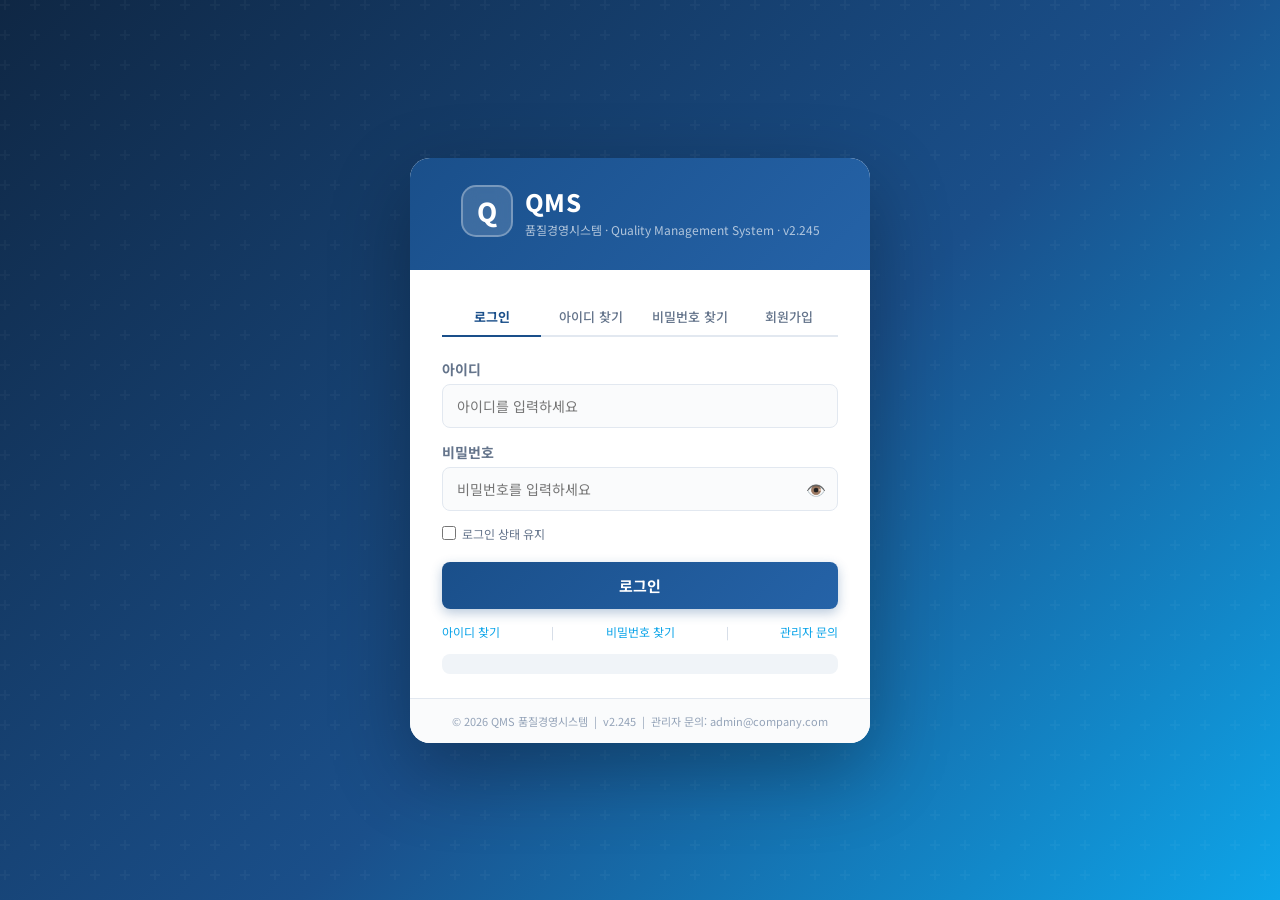
==== commit f29744e4: "v2.245 v2.245,  무료 플랜 전용 3중 보호 보호	동작 시점	효과 ① setInterval(4시간)	앱이 열려있는 동안	4시간마다 자동 ping ② Page Vi" ====
--- a/index.html
+++ b/index.html
@@ -15,12 +15,12 @@
 <head>
 <meta charset="UTF-8">
 <meta name="viewport" content="width=device-width, initial-scale=1.0">
-<title>QMS - 품질경영시스템 v2.244</title>
+<title>QMS - 품질경영시스템 v2.245</title>
 <link href="https://fonts.googleapis.com/css2?family=Noto+Sans+KR:wght@300;400;500;600;700&family=JetBrains+Mono:wght@400;500&display=swap" rel="stylesheet">
 <script src="https://cdnjs.cloudflare.com/ajax/libs/xlsx/0.18.5/xlsx.full.min.js"></script>
 <!-- [v2.110] QR 코드 생성 — 마이머신카드 출력용 -->
 <script src="https://cdnjs.cloudflare.com/ajax/libs/qrcodejs/1.0.0/qrcode.min.js"></script>
-<link rel="stylesheet" href="qms-style.css?v=2.244">
+<link rel="stylesheet" href="qms-style.css?v=2.245">
 <!-- Supabase JS SDK CDN -->
 <script src="https://cdn.jsdelivr.net/npm/@supabase/supabase-js@2"></script>
 </head>
@@ -80,7 +80,7 @@
         <div class="lo-mark">Q</div>
         <div>
           <div class="lo-sys-name">QMS</div>
-          <div class="lo-sys-sub">품질경영시스템 · Quality Management System · v2.244</div>
+          <div class="lo-sys-sub">품질경영시스템 · Quality Management System · v2.245</div>
         </div>
       </div>
     </div>
@@ -233,7 +233,7 @@
           <span class="lo-link" style="font-size:11px;color:var(--tm)" onclick="Auth.switchTab('login',document.querySelectorAll('.lo-tab')[0])">← 로그인으로 돌아가기</span>
         </div>
       </div>
-    <div class="lo-footer">© 2026 QMS 품질경영시스템 &nbsp;|&nbsp; <span id="loginVer">v2.244</span> &nbsp;|&nbsp; 관리자 문의: <span id="adminContactEmail">admin@company.com</span></div>
+    <div class="lo-footer">© 2026 QMS 품질경영시스템 &nbsp;|&nbsp; <span id="loginVer">v2.245</span> &nbsp;|&nbsp; 관리자 문의: <span id="adminContactEmail">admin@company.com</span></div>
   </div>
 </div>
 
@@ -244,7 +244,7 @@
       <div class="sbb" onclick="Nav.go('home')">
         <img class="sb-logo-img" src="${App.logo||''}" id="sbLogoImg" style="${App.logo?'':'display:none'}" alt="INNODIS">
         <span class="sb-logo-def" id="sbLogoDef" style="${App.logo?'display:none':''}">QMS</span>
-        <div><div class="bn" style="display:none"></div><div class="bv">v2.244</div></div>
+        <div><div class="bn" style="display:none"></div><div class="bv">v2.245</div></div>
       </div>
       <button class="sbt" onclick="UI.toggleSB()">☰</button>
     </div>
@@ -490,12 +490,12 @@
 
 
 <!-- QMS 분리 파일 로드 순서: db → core → pages → excel → init -->
-<script src="qms-db.js?v=2.244"></script>
-<script src="qms-core.js?v=2.244"></script>
-<script src="qms-pages.js?v=2.244"></script>
-<script src="qms-excel.js?v=2.244"></script>
+<script src="qms-db.js?v=2.245"></script>
+<script src="qms-core.js?v=2.245"></script>
+<script src="qms-pages.js?v=2.245"></script>
+<script src="qms-excel.js?v=2.245"></script>
   <script>/* Cfg 전역 보장 */if(typeof window.Cfg==='undefined'&&typeof Cfg!=='undefined')window.Cfg=Cfg;if(typeof window.ExcelMgr==='undefined'&&typeof ExcelMgr!=='undefined')window.ExcelMgr=ExcelMgr;</script>
-<script src="qms-init.js?v=2.244"></script>
+<script src="qms-init.js?v=2.245"></script>
 <!-- [v2.204] 플로팅 AI 버튼 — Q 텍스트, 200%, 투명배경, 드래그 이동 -->
 <button id="aiChatFloatBtn"
   onclick="if(window.QmsChat)QmsChat.open();else Toast&&Toast.show('잠시 후 다시 시도하세요.','warn')"
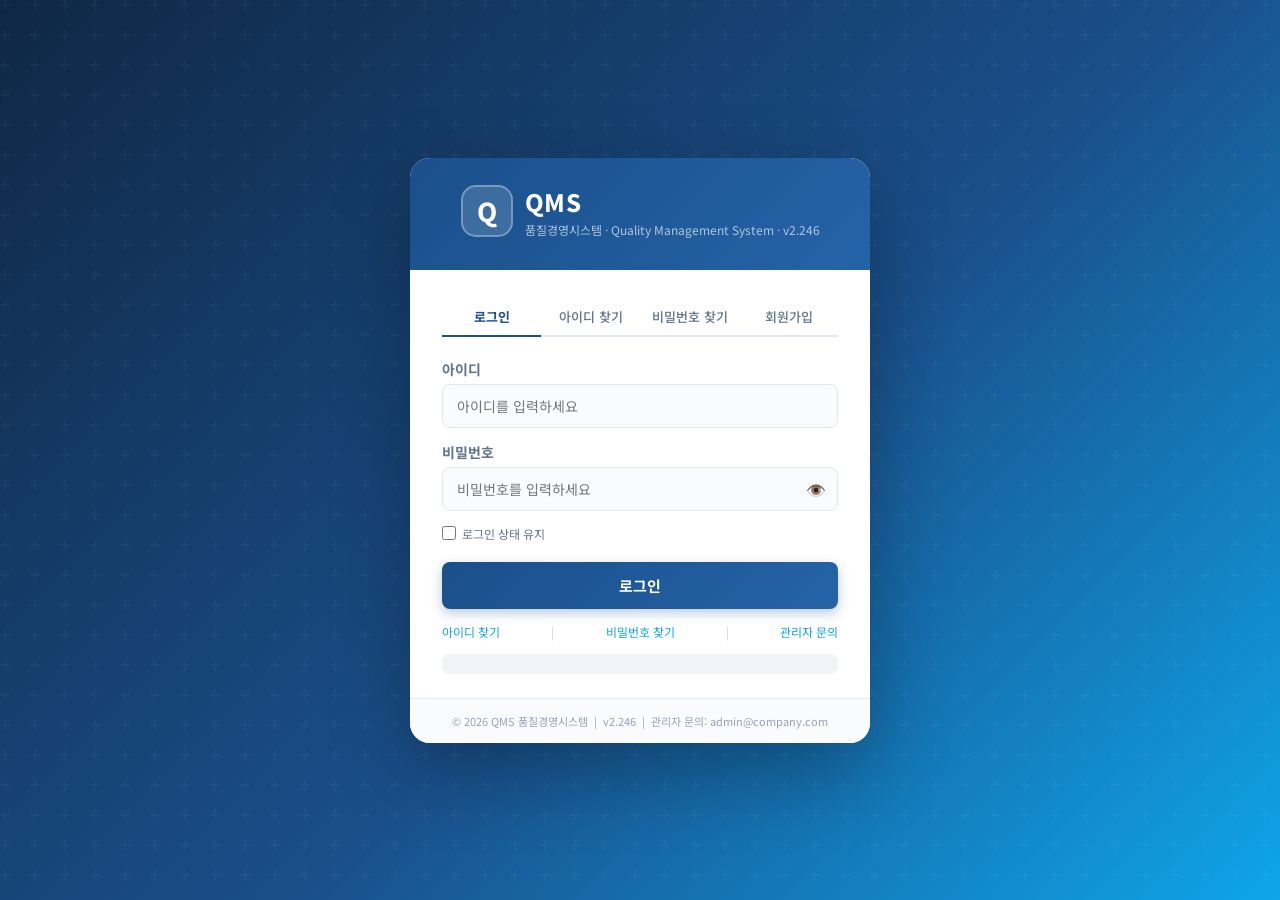
==== commit 9c7c8750: "v2.246 v2.246  구현 내용  footer 위치: 시정조치 목록 테이블 바로 아래 고정  ┌──────────────────────────────────────" ====
--- a/index.html
+++ b/index.html
@@ -15,12 +15,12 @@
 <head>
 <meta charset="UTF-8">
 <meta name="viewport" content="width=device-width, initial-scale=1.0">
-<title>QMS - 품질경영시스템 v2.245</title>
+<title>QMS - 품질경영시스템 v2.246</title>
 <link href="https://fonts.googleapis.com/css2?family=Noto+Sans+KR:wght@300;400;500;600;700&family=JetBrains+Mono:wght@400;500&display=swap" rel="stylesheet">
 <script src="https://cdnjs.cloudflare.com/ajax/libs/xlsx/0.18.5/xlsx.full.min.js"></script>
 <!-- [v2.110] QR 코드 생성 — 마이머신카드 출력용 -->
 <script src="https://cdnjs.cloudflare.com/ajax/libs/qrcodejs/1.0.0/qrcode.min.js"></script>
-<link rel="stylesheet" href="qms-style.css?v=2.245">
+<link rel="stylesheet" href="qms-style.css?v=2.246">
 <!-- Supabase JS SDK CDN -->
 <script src="https://cdn.jsdelivr.net/npm/@supabase/supabase-js@2"></script>
 </head>
@@ -80,7 +80,7 @@
         <div class="lo-mark">Q</div>
         <div>
           <div class="lo-sys-name">QMS</div>
-          <div class="lo-sys-sub">품질경영시스템 · Quality Management System · v2.245</div>
+          <div class="lo-sys-sub">품질경영시스템 · Quality Management System · v2.246</div>
         </div>
       </div>
     </div>
@@ -233,7 +233,7 @@
           <span class="lo-link" style="font-size:11px;color:var(--tm)" onclick="Auth.switchTab('login',document.querySelectorAll('.lo-tab')[0])">← 로그인으로 돌아가기</span>
         </div>
       </div>
-    <div class="lo-footer">© 2026 QMS 품질경영시스템 &nbsp;|&nbsp; <span id="loginVer">v2.245</span> &nbsp;|&nbsp; 관리자 문의: <span id="adminContactEmail">admin@company.com</span></div>
+    <div class="lo-footer">© 2026 QMS 품질경영시스템 &nbsp;|&nbsp; <span id="loginVer">v2.246</span> &nbsp;|&nbsp; 관리자 문의: <span id="adminContactEmail">admin@company.com</span></div>
   </div>
 </div>
 
@@ -244,7 +244,7 @@
       <div class="sbb" onclick="Nav.go('home')">
         <img class="sb-logo-img" src="${App.logo||''}" id="sbLogoImg" style="${App.logo?'':'display:none'}" alt="INNODIS">
         <span class="sb-logo-def" id="sbLogoDef" style="${App.logo?'display:none':''}">QMS</span>
-        <div><div class="bn" style="display:none"></div><div class="bv">v2.245</div></div>
+        <div><div class="bn" style="display:none"></div><div class="bv">v2.246</div></div>
       </div>
       <button class="sbt" onclick="UI.toggleSB()">☰</button>
     </div>
@@ -490,12 +490,12 @@
 
 
 <!-- QMS 분리 파일 로드 순서: db → core → pages → excel → init -->
-<script src="qms-db.js?v=2.245"></script>
-<script src="qms-core.js?v=2.245"></script>
-<script src="qms-pages.js?v=2.245"></script>
-<script src="qms-excel.js?v=2.245"></script>
+<script src="qms-db.js?v=2.246"></script>
+<script src="qms-core.js?v=2.246"></script>
+<script src="qms-pages.js?v=2.246"></script>
+<script src="qms-excel.js?v=2.246"></script>
   <script>/* Cfg 전역 보장 */if(typeof window.Cfg==='undefined'&&typeof Cfg!=='undefined')window.Cfg=Cfg;if(typeof window.ExcelMgr==='undefined'&&typeof ExcelMgr!=='undefined')window.ExcelMgr=ExcelMgr;</script>
-<script src="qms-init.js?v=2.245"></script>
+<script src="qms-init.js?v=2.246"></script>
 <!-- [v2.204] 플로팅 AI 버튼 — Q 텍스트, 200%, 투명배경, 드래그 이동 -->
 <button id="aiChatFloatBtn"
   onclick="if(window.QmsChat)QmsChat.open();else Toast&&Toast.show('잠시 후 다시 시도하세요.','warn')"
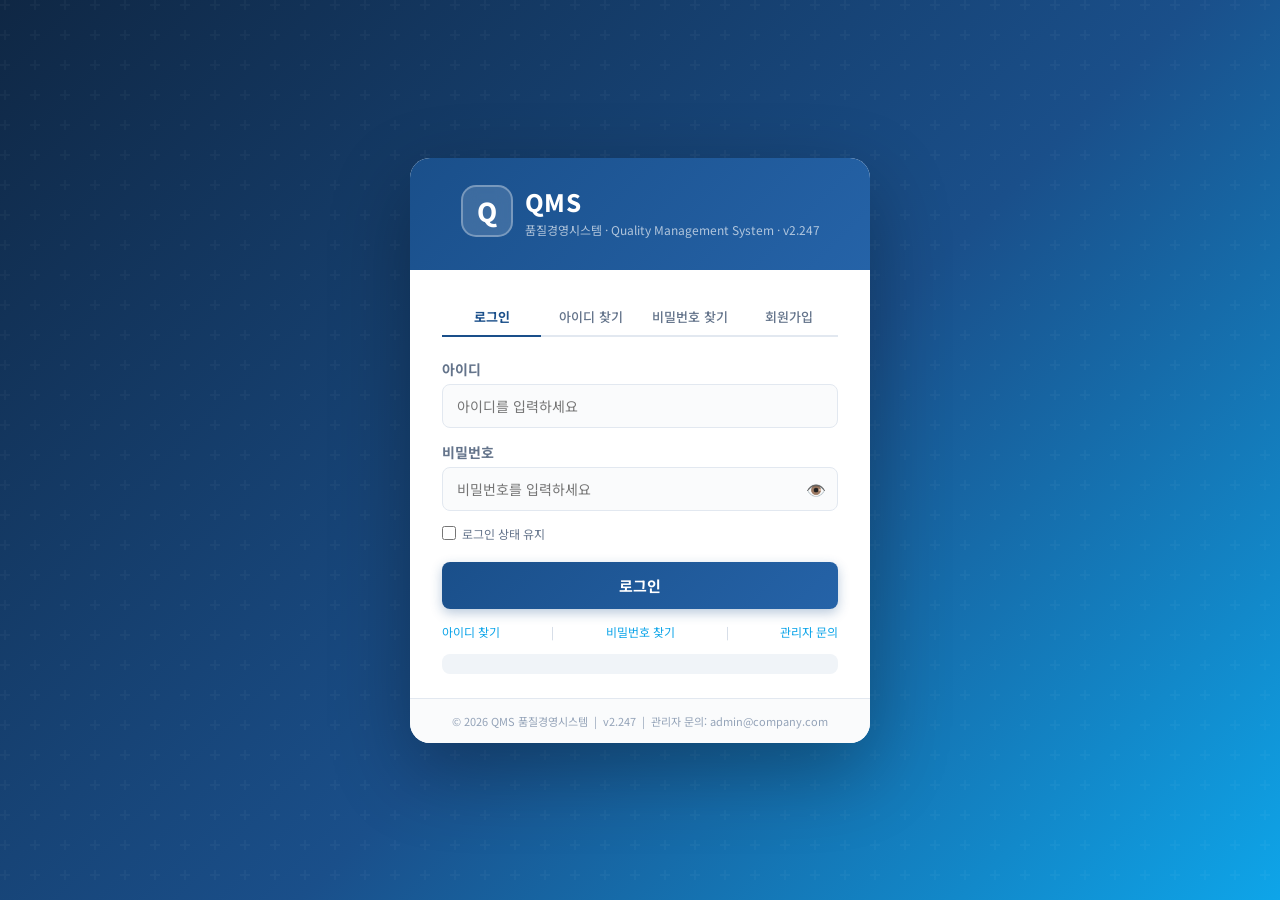
==== commit 64898e49: "v2.247 v2.247 고객불만관리대장 Excel 버튼 추가 외" ====
--- a/index.html
+++ b/index.html
@@ -15,12 +15,12 @@
 <head>
 <meta charset="UTF-8">
 <meta name="viewport" content="width=device-width, initial-scale=1.0">
-<title>QMS - 품질경영시스템 v2.246</title>
+<title>QMS - 품질경영시스템 v2.247</title>
 <link href="https://fonts.googleapis.com/css2?family=Noto+Sans+KR:wght@300;400;500;600;700&family=JetBrains+Mono:wght@400;500&display=swap" rel="stylesheet">
 <script src="https://cdnjs.cloudflare.com/ajax/libs/xlsx/0.18.5/xlsx.full.min.js"></script>
 <!-- [v2.110] QR 코드 생성 — 마이머신카드 출력용 -->
 <script src="https://cdnjs.cloudflare.com/ajax/libs/qrcodejs/1.0.0/qrcode.min.js"></script>
-<link rel="stylesheet" href="qms-style.css?v=2.246">
+<link rel="stylesheet" href="qms-style.css?v=2.247">
 <!-- Supabase JS SDK CDN -->
 <script src="https://cdn.jsdelivr.net/npm/@supabase/supabase-js@2"></script>
 </head>
@@ -80,7 +80,7 @@
         <div class="lo-mark">Q</div>
         <div>
           <div class="lo-sys-name">QMS</div>
-          <div class="lo-sys-sub">품질경영시스템 · Quality Management System · v2.246</div>
+          <div class="lo-sys-sub">품질경영시스템 · Quality Management System · v2.247</div>
         </div>
       </div>
     </div>
@@ -233,7 +233,7 @@
           <span class="lo-link" style="font-size:11px;color:var(--tm)" onclick="Auth.switchTab('login',document.querySelectorAll('.lo-tab')[0])">← 로그인으로 돌아가기</span>
         </div>
       </div>
-    <div class="lo-footer">© 2026 QMS 품질경영시스템 &nbsp;|&nbsp; <span id="loginVer">v2.246</span> &nbsp;|&nbsp; 관리자 문의: <span id="adminContactEmail">admin@company.com</span></div>
+    <div class="lo-footer">© 2026 QMS 품질경영시스템 &nbsp;|&nbsp; <span id="loginVer">v2.247</span> &nbsp;|&nbsp; 관리자 문의: <span id="adminContactEmail">admin@company.com</span></div>
   </div>
 </div>
 
@@ -244,7 +244,7 @@
       <div class="sbb" onclick="Nav.go('home')">
         <img class="sb-logo-img" src="${App.logo||''}" id="sbLogoImg" style="${App.logo?'':'display:none'}" alt="INNODIS">
         <span class="sb-logo-def" id="sbLogoDef" style="${App.logo?'display:none':''}">QMS</span>
-        <div><div class="bn" style="display:none"></div><div class="bv">v2.246</div></div>
+        <div><div class="bn" style="display:none"></div><div class="bv">v2.247</div></div>
       </div>
       <button class="sbt" onclick="UI.toggleSB()">☰</button>
     </div>
@@ -490,12 +490,12 @@
 
 
 <!-- QMS 분리 파일 로드 순서: db → core → pages → excel → init -->
-<script src="qms-db.js?v=2.246"></script>
-<script src="qms-core.js?v=2.246"></script>
-<script src="qms-pages.js?v=2.246"></script>
-<script src="qms-excel.js?v=2.246"></script>
+<script src="qms-db.js?v=2.247"></script>
+<script src="qms-core.js?v=2.247"></script>
+<script src="qms-pages.js?v=2.247"></script>
+<script src="qms-excel.js?v=2.247"></script>
   <script>/* Cfg 전역 보장 */if(typeof window.Cfg==='undefined'&&typeof Cfg!=='undefined')window.Cfg=Cfg;if(typeof window.ExcelMgr==='undefined'&&typeof ExcelMgr!=='undefined')window.ExcelMgr=ExcelMgr;</script>
-<script src="qms-init.js?v=2.246"></script>
+<script src="qms-init.js?v=2.247"></script>
 <!-- [v2.204] 플로팅 AI 버튼 — Q 텍스트, 200%, 투명배경, 드래그 이동 -->
 <button id="aiChatFloatBtn"
   onclick="if(window.QmsChat)QmsChat.open();else Toast&&Toast.show('잠시 후 다시 시도하세요.','warn')"
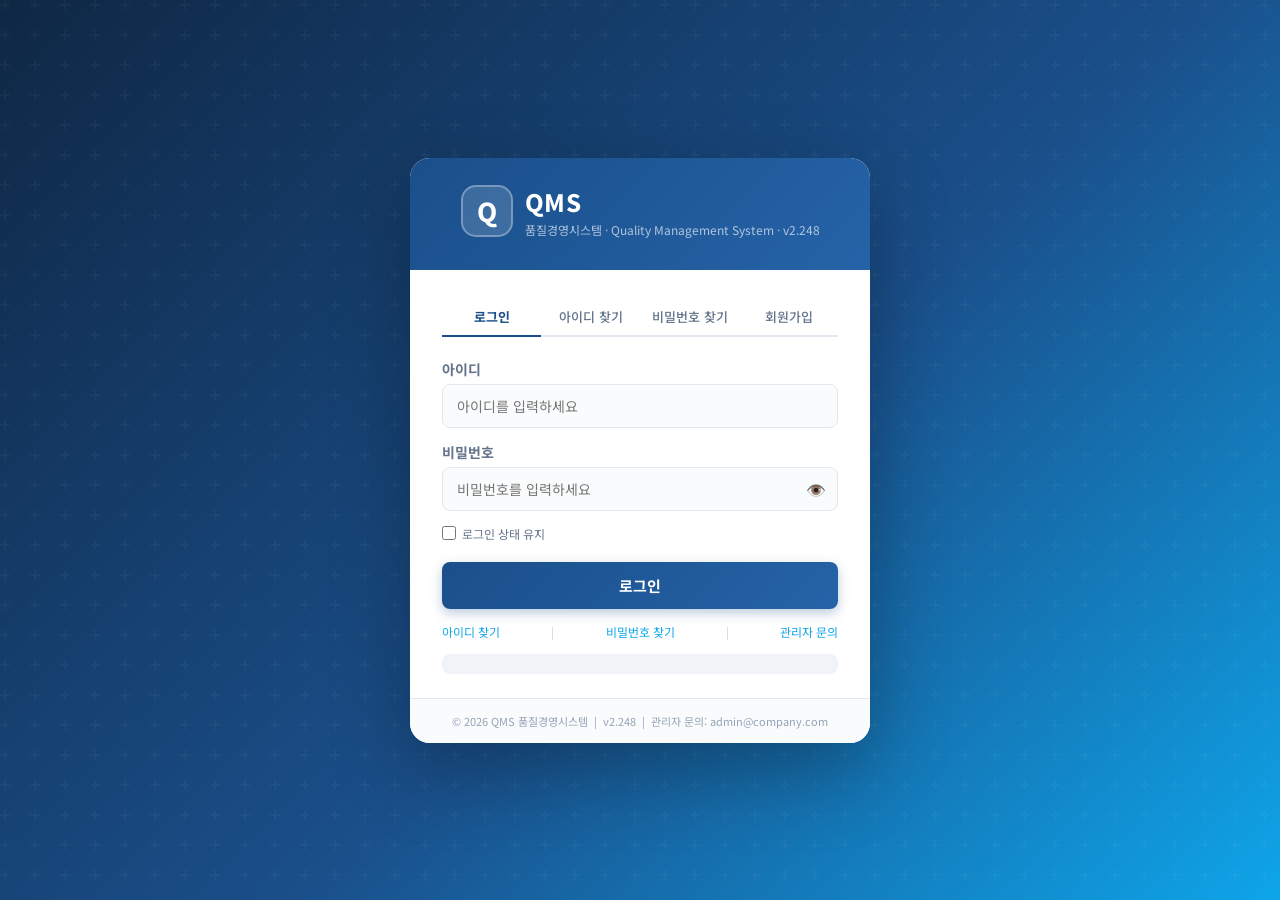
==== commit ad64d381: "v2.248 완료 v2.248 완료" ====
--- a/index.html
+++ b/index.html
@@ -15,12 +15,12 @@
 <head>
 <meta charset="UTF-8">
 <meta name="viewport" content="width=device-width, initial-scale=1.0">
-<title>QMS - 품질경영시스템 v2.247</title>
+<title>QMS - 품질경영시스템 v2.248</title>
 <link href="https://fonts.googleapis.com/css2?family=Noto+Sans+KR:wght@300;400;500;600;700&family=JetBrains+Mono:wght@400;500&display=swap" rel="stylesheet">
 <script src="https://cdnjs.cloudflare.com/ajax/libs/xlsx/0.18.5/xlsx.full.min.js"></script>
 <!-- [v2.110] QR 코드 생성 — 마이머신카드 출력용 -->
 <script src="https://cdnjs.cloudflare.com/ajax/libs/qrcodejs/1.0.0/qrcode.min.js"></script>
-<link rel="stylesheet" href="qms-style.css?v=2.247">
+<link rel="stylesheet" href="qms-style.css?v=2.248">
 <!-- Supabase JS SDK CDN -->
 <script src="https://cdn.jsdelivr.net/npm/@supabase/supabase-js@2"></script>
 </head>
@@ -80,7 +80,7 @@
         <div class="lo-mark">Q</div>
         <div>
           <div class="lo-sys-name">QMS</div>
-          <div class="lo-sys-sub">품질경영시스템 · Quality Management System · v2.247</div>
+          <div class="lo-sys-sub">품질경영시스템 · Quality Management System · v2.248</div>
         </div>
       </div>
     </div>
@@ -233,7 +233,7 @@
           <span class="lo-link" style="font-size:11px;color:var(--tm)" onclick="Auth.switchTab('login',document.querySelectorAll('.lo-tab')[0])">← 로그인으로 돌아가기</span>
         </div>
       </div>
-    <div class="lo-footer">© 2026 QMS 품질경영시스템 &nbsp;|&nbsp; <span id="loginVer">v2.247</span> &nbsp;|&nbsp; 관리자 문의: <span id="adminContactEmail">admin@company.com</span></div>
+    <div class="lo-footer">© 2026 QMS 품질경영시스템 &nbsp;|&nbsp; <span id="loginVer">v2.248</span> &nbsp;|&nbsp; 관리자 문의: <span id="adminContactEmail">admin@company.com</span></div>
   </div>
 </div>
 
@@ -244,7 +244,7 @@
       <div class="sbb" onclick="Nav.go('home')">
         <img class="sb-logo-img" src="${App.logo||''}" id="sbLogoImg" style="${App.logo?'':'display:none'}" alt="INNODIS">
         <span class="sb-logo-def" id="sbLogoDef" style="${App.logo?'display:none':''}">QMS</span>
-        <div><div class="bn" style="display:none"></div><div class="bv">v2.247</div></div>
+        <div><div class="bn" style="display:none"></div><div class="bv">v2.248</div></div>
       </div>
       <button class="sbt" onclick="UI.toggleSB()">☰</button>
     </div>
@@ -490,12 +490,12 @@
 
 
 <!-- QMS 분리 파일 로드 순서: db → core → pages → excel → init -->
-<script src="qms-db.js?v=2.247"></script>
-<script src="qms-core.js?v=2.247"></script>
-<script src="qms-pages.js?v=2.247"></script>
-<script src="qms-excel.js?v=2.247"></script>
+<script src="qms-db.js?v=2.248"></script>
+<script src="qms-core.js?v=2.248"></script>
+<script src="qms-pages.js?v=2.248"></script>
+<script src="qms-excel.js?v=2.248"></script>
   <script>/* Cfg 전역 보장 */if(typeof window.Cfg==='undefined'&&typeof Cfg!=='undefined')window.Cfg=Cfg;if(typeof window.ExcelMgr==='undefined'&&typeof ExcelMgr!=='undefined')window.ExcelMgr=ExcelMgr;</script>
-<script src="qms-init.js?v=2.247"></script>
+<script src="qms-init.js?v=2.248"></script>
 <!-- [v2.204] 플로팅 AI 버튼 — Q 텍스트, 200%, 투명배경, 드래그 이동 -->
 <button id="aiChatFloatBtn"
   onclick="if(window.QmsChat)QmsChat.open();else Toast&&Toast.show('잠시 후 다시 시도하세요.','warn')"
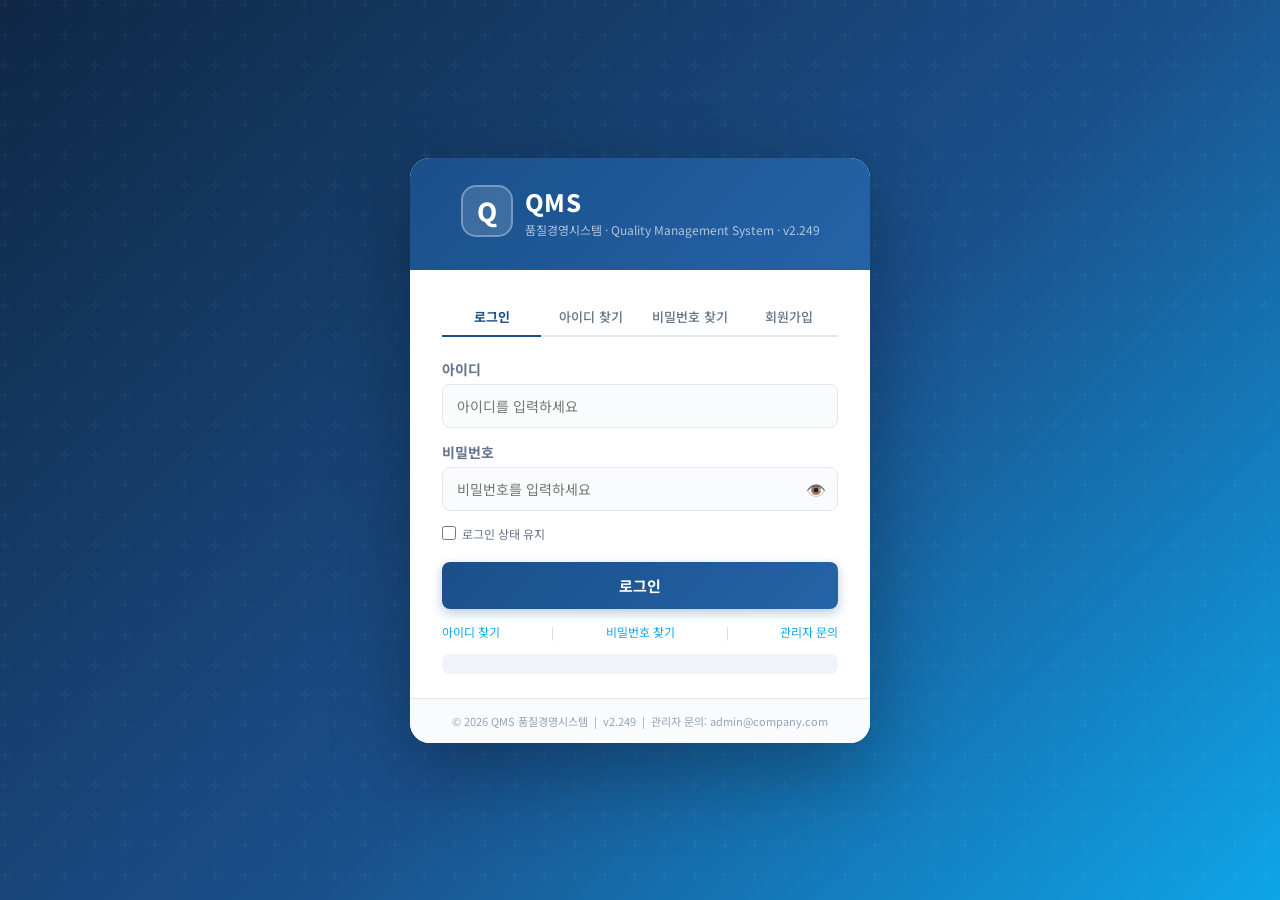
==== commit bea62945: "v2.249 v2.249" ====
--- a/index.html
+++ b/index.html
@@ -15,12 +15,12 @@
 <head>
 <meta charset="UTF-8">
 <meta name="viewport" content="width=device-width, initial-scale=1.0">
-<title>QMS - 품질경영시스템 v2.248</title>
+<title>QMS - 품질경영시스템 v2.249</title>
 <link href="https://fonts.googleapis.com/css2?family=Noto+Sans+KR:wght@300;400;500;600;700&family=JetBrains+Mono:wght@400;500&display=swap" rel="stylesheet">
 <script src="https://cdnjs.cloudflare.com/ajax/libs/xlsx/0.18.5/xlsx.full.min.js"></script>
 <!-- [v2.110] QR 코드 생성 — 마이머신카드 출력용 -->
 <script src="https://cdnjs.cloudflare.com/ajax/libs/qrcodejs/1.0.0/qrcode.min.js"></script>
-<link rel="stylesheet" href="qms-style.css?v=2.248">
+<link rel="stylesheet" href="qms-style.css?v=2.249">
 <!-- Supabase JS SDK CDN -->
 <script src="https://cdn.jsdelivr.net/npm/@supabase/supabase-js@2"></script>
 </head>
@@ -80,7 +80,7 @@
         <div class="lo-mark">Q</div>
         <div>
           <div class="lo-sys-name">QMS</div>
-          <div class="lo-sys-sub">품질경영시스템 · Quality Management System · v2.248</div>
+          <div class="lo-sys-sub">품질경영시스템 · Quality Management System · v2.249</div>
         </div>
       </div>
     </div>
@@ -233,7 +233,7 @@
           <span class="lo-link" style="font-size:11px;color:var(--tm)" onclick="Auth.switchTab('login',document.querySelectorAll('.lo-tab')[0])">← 로그인으로 돌아가기</span>
         </div>
       </div>
-    <div class="lo-footer">© 2026 QMS 품질경영시스템 &nbsp;|&nbsp; <span id="loginVer">v2.248</span> &nbsp;|&nbsp; 관리자 문의: <span id="adminContactEmail">admin@company.com</span></div>
+    <div class="lo-footer">© 2026 QMS 품질경영시스템 &nbsp;|&nbsp; <span id="loginVer">v2.249</span> &nbsp;|&nbsp; 관리자 문의: <span id="adminContactEmail">admin@company.com</span></div>
   </div>
 </div>
 
@@ -244,7 +244,7 @@
       <div class="sbb" onclick="Nav.go('home')">
         <img class="sb-logo-img" src="${App.logo||''}" id="sbLogoImg" style="${App.logo?'':'display:none'}" alt="INNODIS">
         <span class="sb-logo-def" id="sbLogoDef" style="${App.logo?'display:none':''}">QMS</span>
-        <div><div class="bn" style="display:none"></div><div class="bv">v2.248</div></div>
+        <div><div class="bn" style="display:none"></div><div class="bv">v2.249</div></div>
       </div>
       <button class="sbt" onclick="UI.toggleSB()">☰</button>
     </div>
@@ -490,12 +490,12 @@
 
 
 <!-- QMS 분리 파일 로드 순서: db → core → pages → excel → init -->
-<script src="qms-db.js?v=2.248"></script>
-<script src="qms-core.js?v=2.248"></script>
-<script src="qms-pages.js?v=2.248"></script>
-<script src="qms-excel.js?v=2.248"></script>
+<script src="qms-db.js?v=2.249"></script>
+<script src="qms-core.js?v=2.249"></script>
+<script src="qms-pages.js?v=2.249"></script>
+<script src="qms-excel.js?v=2.249"></script>
   <script>/* Cfg 전역 보장 */if(typeof window.Cfg==='undefined'&&typeof Cfg!=='undefined')window.Cfg=Cfg;if(typeof window.ExcelMgr==='undefined'&&typeof ExcelMgr!=='undefined')window.ExcelMgr=ExcelMgr;</script>
-<script src="qms-init.js?v=2.248"></script>
+<script src="qms-init.js?v=2.249"></script>
 <!-- [v2.204] 플로팅 AI 버튼 — Q 텍스트, 200%, 투명배경, 드래그 이동 -->
 <button id="aiChatFloatBtn"
   onclick="if(window.QmsChat)QmsChat.open();else Toast&&Toast.show('잠시 후 다시 시도하세요.','warn')"
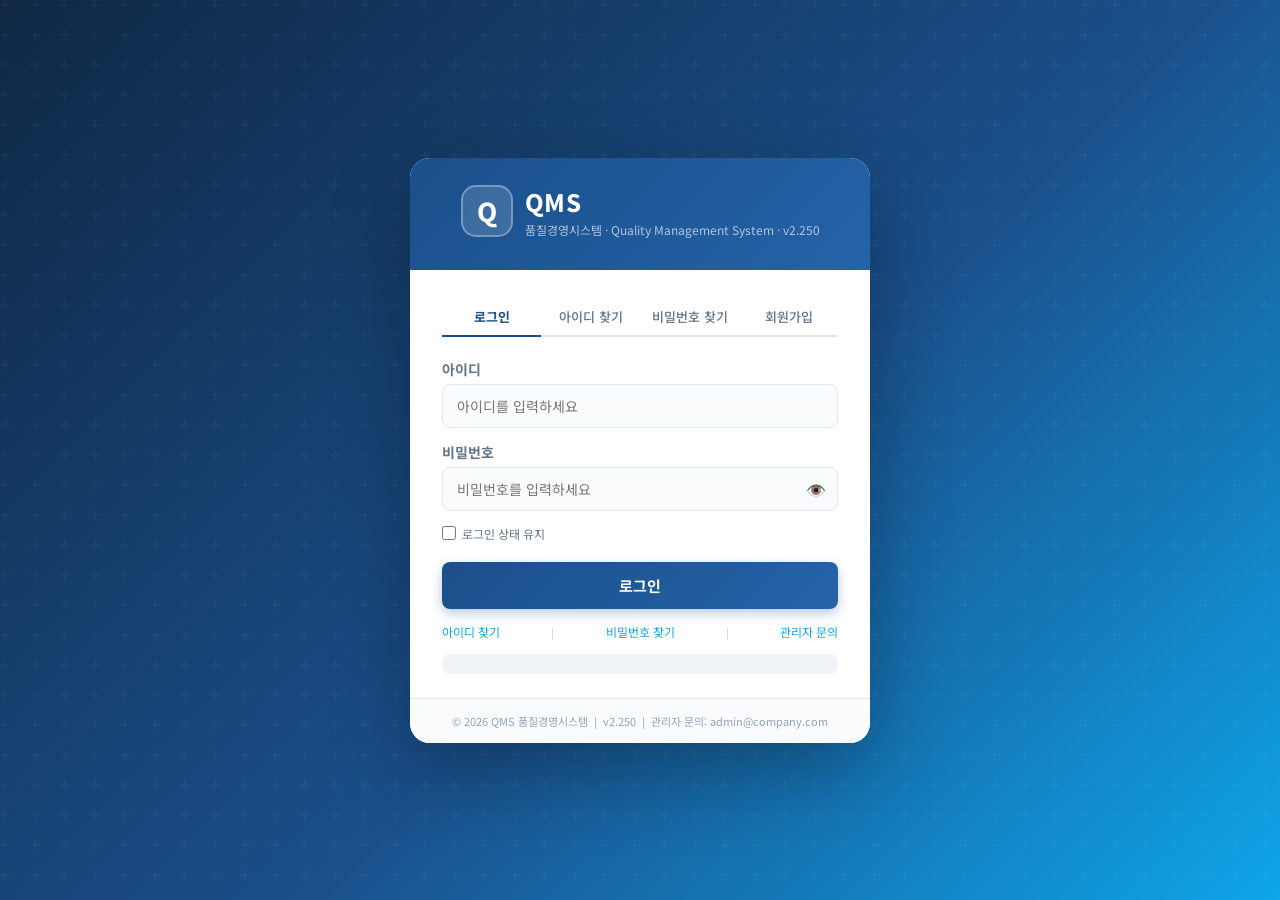
==== commit ef0a1517: "v2.250 완료 v2.250 완료" ====
--- a/index.html
+++ b/index.html
@@ -15,12 +15,12 @@
 <head>
 <meta charset="UTF-8">
 <meta name="viewport" content="width=device-width, initial-scale=1.0">
-<title>QMS - 품질경영시스템 v2.249</title>
+<title>QMS - 품질경영시스템 v2.250</title>
 <link href="https://fonts.googleapis.com/css2?family=Noto+Sans+KR:wght@300;400;500;600;700&family=JetBrains+Mono:wght@400;500&display=swap" rel="stylesheet">
 <script src="https://cdnjs.cloudflare.com/ajax/libs/xlsx/0.18.5/xlsx.full.min.js"></script>
 <!-- [v2.110] QR 코드 생성 — 마이머신카드 출력용 -->
 <script src="https://cdnjs.cloudflare.com/ajax/libs/qrcodejs/1.0.0/qrcode.min.js"></script>
-<link rel="stylesheet" href="qms-style.css?v=2.249">
+<link rel="stylesheet" href="qms-style.css?v=2.250">
 <!-- Supabase JS SDK CDN -->
 <script src="https://cdn.jsdelivr.net/npm/@supabase/supabase-js@2"></script>
 </head>
@@ -80,7 +80,7 @@
         <div class="lo-mark">Q</div>
         <div>
           <div class="lo-sys-name">QMS</div>
-          <div class="lo-sys-sub">품질경영시스템 · Quality Management System · v2.249</div>
+          <div class="lo-sys-sub">품질경영시스템 · Quality Management System · v2.250</div>
         </div>
       </div>
     </div>
@@ -233,7 +233,7 @@
           <span class="lo-link" style="font-size:11px;color:var(--tm)" onclick="Auth.switchTab('login',document.querySelectorAll('.lo-tab')[0])">← 로그인으로 돌아가기</span>
         </div>
       </div>
-    <div class="lo-footer">© 2026 QMS 품질경영시스템 &nbsp;|&nbsp; <span id="loginVer">v2.249</span> &nbsp;|&nbsp; 관리자 문의: <span id="adminContactEmail">admin@company.com</span></div>
+    <div class="lo-footer">© 2026 QMS 품질경영시스템 &nbsp;|&nbsp; <span id="loginVer">v2.250</span> &nbsp;|&nbsp; 관리자 문의: <span id="adminContactEmail">admin@company.com</span></div>
   </div>
 </div>
 
@@ -244,7 +244,7 @@
       <div class="sbb" onclick="Nav.go('home')">
         <img class="sb-logo-img" src="${App.logo||''}" id="sbLogoImg" style="${App.logo?'':'display:none'}" alt="INNODIS">
         <span class="sb-logo-def" id="sbLogoDef" style="${App.logo?'display:none':''}">QMS</span>
-        <div><div class="bn" style="display:none"></div><div class="bv">v2.249</div></div>
+        <div><div class="bn" style="display:none"></div><div class="bv">v2.250</div></div>
       </div>
       <button class="sbt" onclick="UI.toggleSB()">☰</button>
     </div>
@@ -490,12 +490,12 @@
 
 
 <!-- QMS 분리 파일 로드 순서: db → core → pages → excel → init -->
-<script src="qms-db.js?v=2.249"></script>
-<script src="qms-core.js?v=2.249"></script>
-<script src="qms-pages.js?v=2.249"></script>
-<script src="qms-excel.js?v=2.249"></script>
+<script src="qms-db.js?v=2.250"></script>
+<script src="qms-core.js?v=2.250"></script>
+<script src="qms-pages.js?v=2.250"></script>
+<script src="qms-excel.js?v=2.250"></script>
   <script>/* Cfg 전역 보장 */if(typeof window.Cfg==='undefined'&&typeof Cfg!=='undefined')window.Cfg=Cfg;if(typeof window.ExcelMgr==='undefined'&&typeof ExcelMgr!=='undefined')window.ExcelMgr=ExcelMgr;</script>
-<script src="qms-init.js?v=2.249"></script>
+<script src="qms-init.js?v=2.250"></script>
 <!-- [v2.204] 플로팅 AI 버튼 — Q 텍스트, 200%, 투명배경, 드래그 이동 -->
 <button id="aiChatFloatBtn"
   onclick="if(window.QmsChat)QmsChat.open();else Toast&&Toast.show('잠시 후 다시 시도하세요.','warn')"
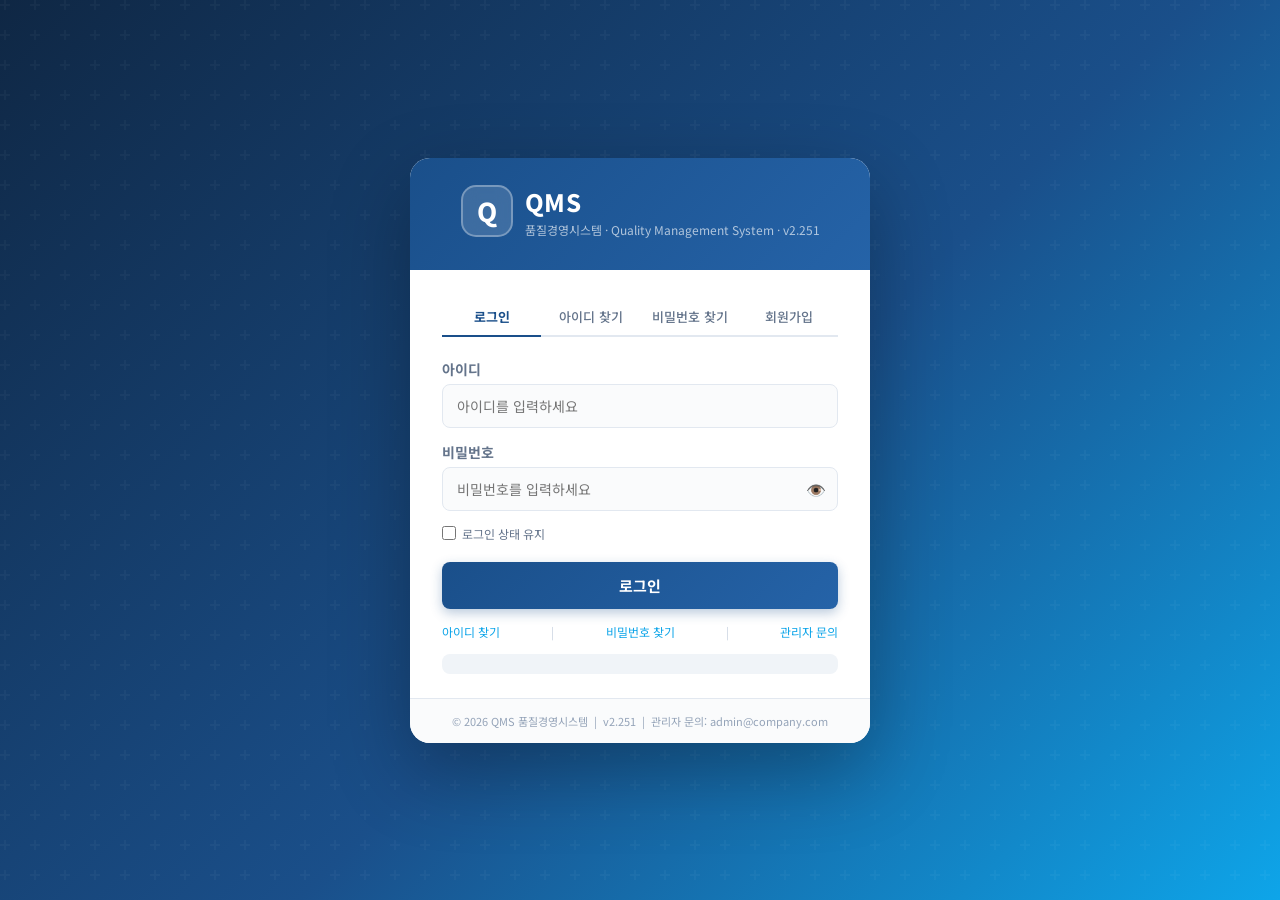
==== commit 5b0ad4e0: "v2.251 완료 v2.251 완료" ====
--- a/index.html
+++ b/index.html
@@ -15,12 +15,12 @@
 <head>
 <meta charset="UTF-8">
 <meta name="viewport" content="width=device-width, initial-scale=1.0">
-<title>QMS - 품질경영시스템 v2.250</title>
+<title>QMS - 품질경영시스템 v2.251</title>
 <link href="https://fonts.googleapis.com/css2?family=Noto+Sans+KR:wght@300;400;500;600;700&family=JetBrains+Mono:wght@400;500&display=swap" rel="stylesheet">
 <script src="https://cdnjs.cloudflare.com/ajax/libs/xlsx/0.18.5/xlsx.full.min.js"></script>
 <!-- [v2.110] QR 코드 생성 — 마이머신카드 출력용 -->
 <script src="https://cdnjs.cloudflare.com/ajax/libs/qrcodejs/1.0.0/qrcode.min.js"></script>
-<link rel="stylesheet" href="qms-style.css?v=2.250">
+<link rel="stylesheet" href="qms-style.css?v=2.251">
 <!-- Supabase JS SDK CDN -->
 <script src="https://cdn.jsdelivr.net/npm/@supabase/supabase-js@2"></script>
 </head>
@@ -80,7 +80,7 @@
         <div class="lo-mark">Q</div>
         <div>
           <div class="lo-sys-name">QMS</div>
-          <div class="lo-sys-sub">품질경영시스템 · Quality Management System · v2.250</div>
+          <div class="lo-sys-sub">품질경영시스템 · Quality Management System · v2.251</div>
         </div>
       </div>
     </div>
@@ -233,7 +233,7 @@
           <span class="lo-link" style="font-size:11px;color:var(--tm)" onclick="Auth.switchTab('login',document.querySelectorAll('.lo-tab')[0])">← 로그인으로 돌아가기</span>
         </div>
       </div>
-    <div class="lo-footer">© 2026 QMS 품질경영시스템 &nbsp;|&nbsp; <span id="loginVer">v2.250</span> &nbsp;|&nbsp; 관리자 문의: <span id="adminContactEmail">admin@company.com</span></div>
+    <div class="lo-footer">© 2026 QMS 품질경영시스템 &nbsp;|&nbsp; <span id="loginVer">v2.251</span> &nbsp;|&nbsp; 관리자 문의: <span id="adminContactEmail">admin@company.com</span></div>
   </div>
 </div>
 
@@ -244,7 +244,7 @@
       <div class="sbb" onclick="Nav.go('home')">
         <img class="sb-logo-img" src="${App.logo||''}" id="sbLogoImg" style="${App.logo?'':'display:none'}" alt="INNODIS">
         <span class="sb-logo-def" id="sbLogoDef" style="${App.logo?'display:none':''}">QMS</span>
-        <div><div class="bn" style="display:none"></div><div class="bv">v2.250</div></div>
+        <div><div class="bn" style="display:none"></div><div class="bv">v2.251</div></div>
       </div>
       <button class="sbt" onclick="UI.toggleSB()">☰</button>
     </div>
@@ -490,12 +490,12 @@
 
 
 <!-- QMS 분리 파일 로드 순서: db → core → pages → excel → init -->
-<script src="qms-db.js?v=2.250"></script>
-<script src="qms-core.js?v=2.250"></script>
-<script src="qms-pages.js?v=2.250"></script>
-<script src="qms-excel.js?v=2.250"></script>
+<script src="qms-db.js?v=2.251"></script>
+<script src="qms-core.js?v=2.251"></script>
+<script src="qms-pages.js?v=2.251"></script>
+<script src="qms-excel.js?v=2.251"></script>
   <script>/* Cfg 전역 보장 */if(typeof window.Cfg==='undefined'&&typeof Cfg!=='undefined')window.Cfg=Cfg;if(typeof window.ExcelMgr==='undefined'&&typeof ExcelMgr!=='undefined')window.ExcelMgr=ExcelMgr;</script>
-<script src="qms-init.js?v=2.250"></script>
+<script src="qms-init.js?v=2.251"></script>
 <!-- [v2.204] 플로팅 AI 버튼 — Q 텍스트, 200%, 투명배경, 드래그 이동 -->
 <button id="aiChatFloatBtn"
   onclick="if(window.QmsChat)QmsChat.open();else Toast&&Toast.show('잠시 후 다시 시도하세요.','warn')"
